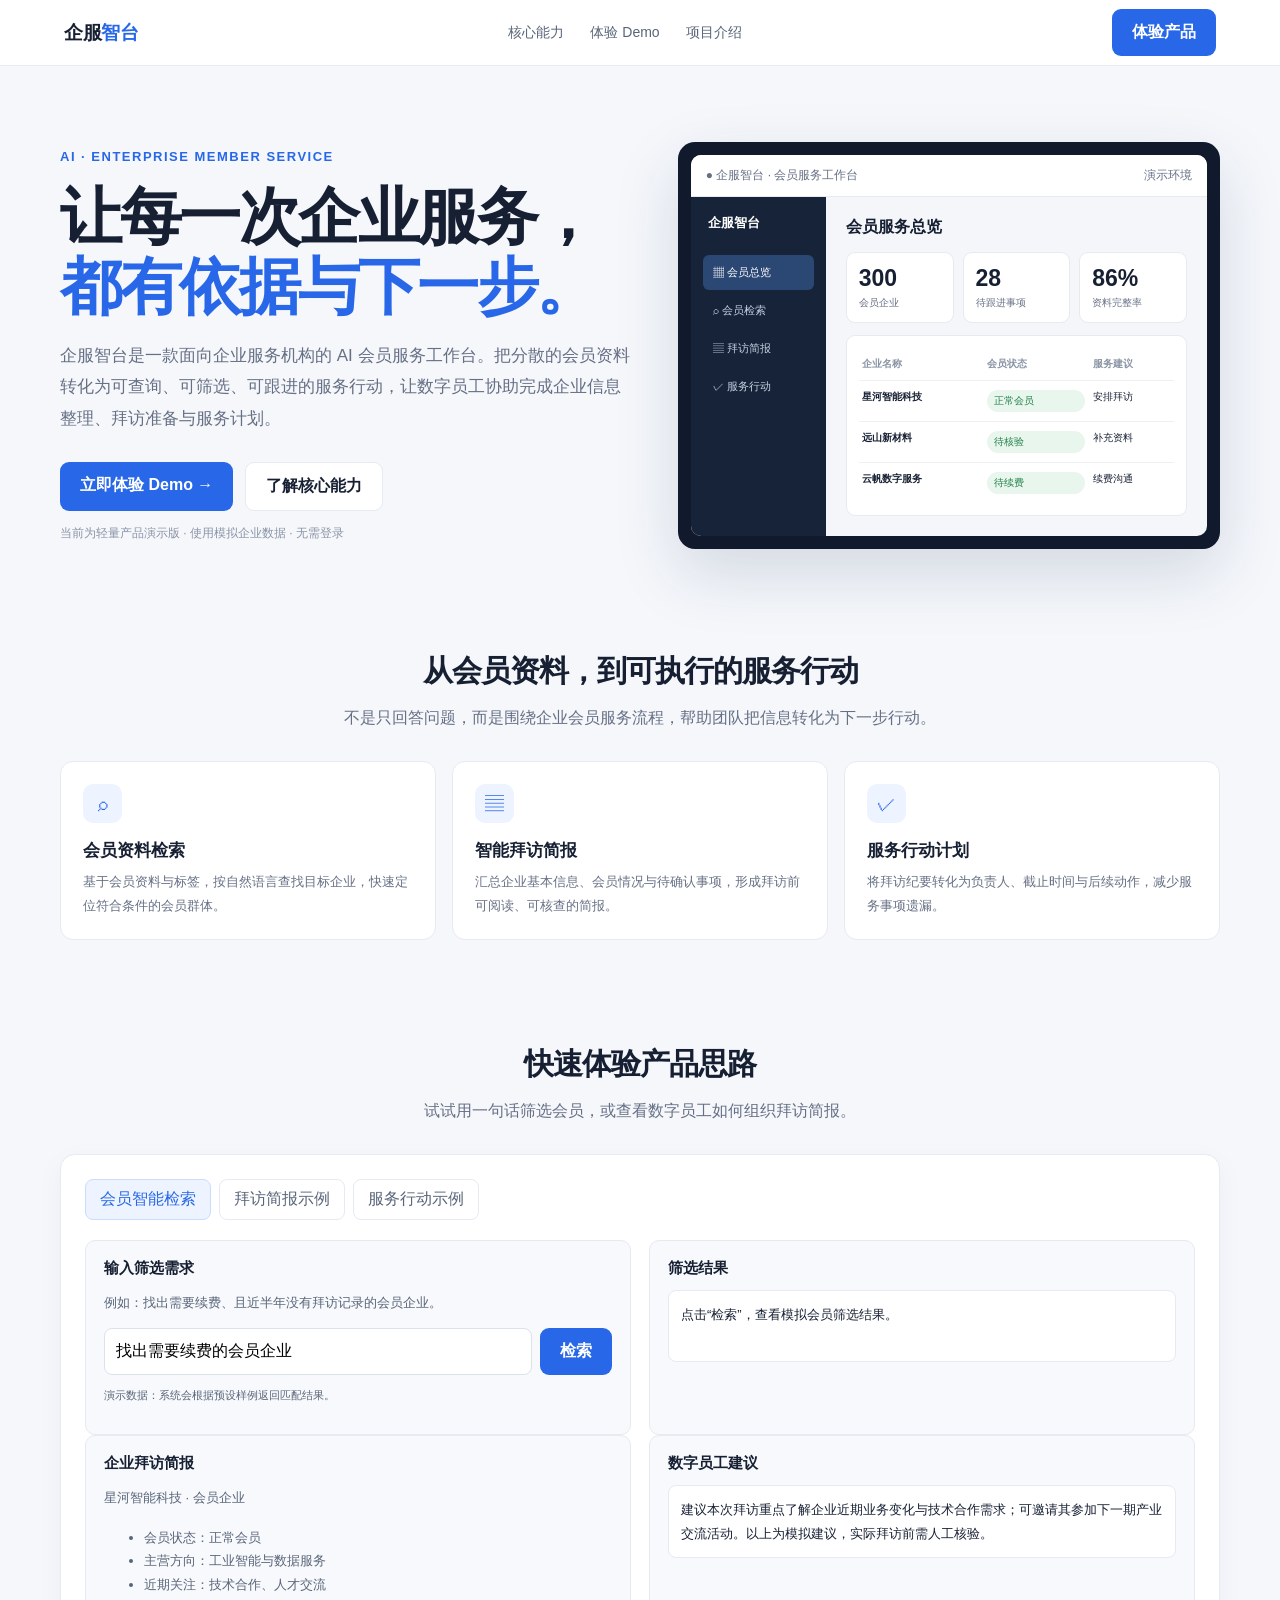
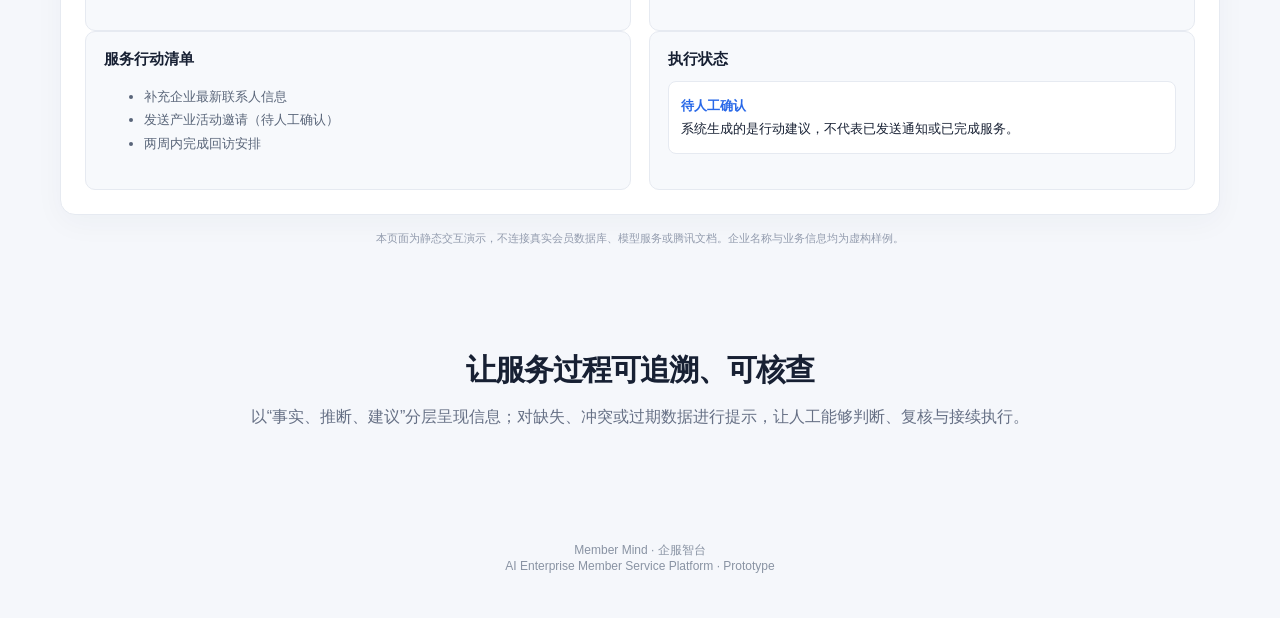
==== index.html @ 7145ea63 "feat: publish lightweight interactive product demo" ====
<!doctype html>
<html lang="zh-CN">
<head>
<meta charset="utf-8"><meta name="viewport" content="width=device-width,initial-scale=1">
<meta name="theme-color" content="#f5f7fb">
<title>企服智台｜企业会员服务数字员工</title>
<meta name="description" content="企服智台——面向企业服务机构的 AI 会员服务工作台。让会员资料可查询、服务行动可追踪。">
<style>
:root{--ink:#172033;--muted:#667085;--blue:#2868e8;--line:#e6eaf1;--bg:#f5f7fb;--white:#fff;--navy:#101a2c}
*{box-sizing:border-box}html{scroll-behavior:smooth}body{margin:0;background:var(--bg);color:var(--ink);font-family:Inter,-apple-system,BlinkMacSystemFont,"PingFang SC","Microsoft YaHei",sans-serif}button,input{font:inherit}.top{height:66px;background:#ffffffed;border-bottom:1px solid var(--line);display:flex;align-items:center;justify-content:space-between;padding:0 max(5vw,24px);position:sticky;top:0;z-index:5;backdrop-filter:blur(14px)}.brand{font-size:19px;font-weight:800;letter-spacing:-.5px}.brand i{font-style:normal;color:var(--blue)}.nav{display:flex;gap:26px;color:#596579;font-size:14px}.nav a{color:inherit;text-decoration:none}.nav a:hover{color:var(--blue)}.wrap{max-width:1160px;margin:auto;padding:0 24px}.hero{padding:76px 0 50px;display:grid;grid-template-columns:1.03fr .97fr;gap:42px;align-items:center}.eyebrow{color:var(--blue);font-size:13px;font-weight:750;letter-spacing:1.5px}.hero h1{font-size:clamp(38px,5vw,62px);line-height:1.13;letter-spacing:-2.5px;margin:18px 0}.hero p{font-size:17px;line-height:1.85;color:var(--muted);max-width:570px}.actions{display:flex;gap:12px;margin-top:28px;flex-wrap:wrap}.btn{border:0;border-radius:9px;padding:13px 20px;background:var(--blue);color:#fff;font-weight:650;cursor:pointer;text-decoration:none;display:inline-block}.btn.secondary{background:white;color:var(--ink);border:1px solid var(--line)}.subnote{font-size:12px;color:#8a94a6;margin-top:14px}.mock{background:var(--navy);padding:13px;border-radius:17px;box-shadow:0 24px 65px #172c5226;color:white}.window{background:#f4f6fa;color:#172033;border-radius:10px;overflow:hidden}.winbar{padding:12px 15px;background:#fff;border-bottom:1px solid var(--line);font-size:12px;color:#667085;display:flex;justify-content:space-between}.winbody{display:grid;grid-template-columns:135px 1fr;min-height:300px}.side{background:#172338;color:#c5d0e2;padding:17px 12px;font-size:11px}.side b{display:block;color:white;font-size:13px;margin:0 0 23px 5px}.side div{padding:10px;border-radius:6px;margin:3px 0}.side .on{background:#2b4774;color:#fff}.panel{padding:20px}.panel h3{margin:0 0 14px;font-size:16px}.stats{display:grid;grid-template-columns:repeat(3,1fr);gap:9px}.stat,.list{background:white;border:1px solid var(--line);border-radius:9px;padding:12px}.stat strong{font-size:23px;display:block}.stat span{font-size:10px;color:var(--muted)}.list{margin-top:12px}.r{display:grid;grid-template-columns:1.2fr 1fr .8fr;gap:8px;padding:9px 3px;border-bottom:1px solid #eef0f4;font-size:10px}.r:last-child{border:0}.tag{background:#e8f6ed;color:#23814b;padding:4px 7px;border-radius:20px}.section{padding:52px 0}.section h2{text-align:center;font-size:30px;letter-spacing:-1px;margin:0 0 12px}.lead{text-align:center;color:var(--muted);margin:0 auto 30px;line-height:1.7}.cards{display:grid;grid-template-columns:repeat(3,1fr);gap:16px}.card{background:white;border:1px solid var(--line);border-radius:13px;padding:22px}.ico{width:39px;height:39px;border-radius:10px;background:#edf3ff;color:var(--blue);display:grid;place-items:center;font-size:19px}.card h3{font-size:17px;margin:16px 0 8px}.card p{font-size:13px;color:var(--muted);line-height:1.8;margin:0}.demo{background:white;border:1px solid var(--line);border-radius:15px;padding:24px;box-shadow:0 8px 30px #172c520a}.tabs{display:flex;gap:8px;flex-wrap:wrap;margin-bottom:20px}.tab{border:1px solid var(--line);background:white;border-radius:8px;padding:9px 14px;color:#596579;cursor:pointer}.tab.active{background:#edf3ff;color:var(--blue);border-color:#cbdcff}.demoGrid{display:grid;grid-template-columns:1fr 1fr;gap:18px}.demoBox{background:#f7f9fc;border:1px solid var(--line);border-radius:10px;padding:18px}.demoBox h3{font-size:15px;margin:0 0 12px}.demoBox p,.demoBox li{font-size:13px;color:#596579;line-height:1.8}.searchrow{display:flex;gap:8px}.searchrow input{flex:1;min-width:0;border:1px solid #dce2ec;border-radius:8px;padding:11px}.result{margin-top:12px;background:#fff;border:1px solid var(--line);border-radius:8px;padding:12px;font-size:13px;line-height:1.8;min-height:72px}.footer{padding:30px 0 45px;text-align:center;color:#8993a3;font-size:12px}.disclaimer{font-size:11px;color:#929bad;text-align:center;margin-top:16px}
@media(max-width:800px){.hero{grid-template-columns:1fr;padding-top:50px}.nav{display:none}.cards{grid-template-columns:1fr}.demoGrid{grid-template-columns:1fr}.hero h1{letter-spacing:-1.5px}.winbody{grid-template-columns:105px 1fr}.stats{gap:5px}.stat{padding:8px}.stat strong{font-size:18px}}
</style>
</head>
<body>
<header class="top"><div class="brand">企服<i>智台</i></div><nav class="nav"><a href="#capabilities">核心能力</a><a href="#demo">体验 Demo</a><a href="#about">项目介绍</a></nav><a class="btn" href="#demo">体验产品</a></header>
<main>
<section class="wrap hero">
<div><div class="eyebrow">AI · ENTERPRISE MEMBER SERVICE</div><h1>让每一次企业服务，<br><span style="color:#2868e8">都有依据与下一步。</span></h1><p>企服智台是一款面向企业服务机构的 AI 会员服务工作台。把分散的会员资料转化为可查询、可筛选、可跟进的服务行动，让数字员工协助完成企业信息整理、拜访准备与服务计划。</p><div class="actions"><a class="btn" href="#demo">立即体验 Demo →</a><a class="btn secondary" href="#capabilities">了解核心能力</a></div><div class="subnote">当前为轻量产品演示版 · 使用模拟企业数据 · 无需登录</div></div>
<div class="mock"><div class="window"><div class="winbar"><span>● 企服智台 · 会员服务工作台</span><span>演示环境</span></div><div class="winbody"><aside class="side"><b>企服智台</b><div class="on">▦ 会员总览</div><div>⌕ 会员检索</div><div>▤ 拜访简报</div><div>✓ 服务行动</div></aside><div class="panel"><h3>会员服务总览</h3><div class="stats"><div class="stat"><strong>300</strong><span>会员企业</span></div><div class="stat"><strong>28</strong><span>待跟进事项</span></div><div class="stat"><strong>86%</strong><span>资料完整率</span></div></div><div class="list"><div class="r" style="color:#8993a3"><b>企业名称</b><b>会员状态</b><b>服务建议</b></div><div class="r"><b>星河智能科技</b><span class="tag">正常会员</span><span>安排拜访</span></div><div class="r"><b>远山新材料</b><span class="tag">待核验</span><span>补充资料</span></div><div class="r"><b>云帆数字服务</b><span class="tag">待续费</span><span>续费沟通</span></div></div></div></div></div>
</section>
<section class="section wrap" id="capabilities"><h2>从会员资料，到可执行的服务行动</h2><p class="lead">不是只回答问题，而是围绕企业会员服务流程，帮助团队把信息转化为下一步行动。</p><div class="cards">
<div class="card"><div class="ico">⌕</div><h3>会员资料检索</h3><p>基于会员资料与标签，按自然语言查找目标企业，快速定位符合条件的会员群体。</p></div>
<div class="card"><div class="ico">▤</div><h3>智能拜访简报</h3><p>汇总企业基本信息、会员情况与待确认事项，形成拜访前可阅读、可核查的简报。</p></div>
<div class="card"><div class="ico">✓</div><h3>服务行动计划</h3><p>将拜访纪要转化为负责人、截止时间与后续动作，减少服务事项遗漏。</p></div>
</div></section>
<section class="section wrap" id="demo"><h2>快速体验产品思路</h2><p class="lead">试试用一句话筛选会员，或查看数字员工如何组织拜访简报。</p><div class="demo">
<div class="tabs"><button class="tab active" data-tab="search">会员智能检索</button><button class="tab" data-tab="brief">拜访简报示例</button><button class="tab" data-tab="plan">服务行动示例</button></div>
<div id="search" class="demoGrid"><div class="demoBox"><h3>输入筛选需求</h3><p>例如：找出需要续费、且近半年没有拜访记录的会员企业。</p><div class="searchrow"><input id="q" value="找出需要续费的会员企业" aria-label="会员筛选需求"><button class="btn" id="run">检索</button></div><p style="font-size:11px">演示数据：系统会根据预设样例返回匹配结果。</p></div><div class="demoBox"><h3>筛选结果</h3><div class="result" id="result">点击“检索”，查看模拟会员筛选结果。</div></div></div>
<div id="brief" class="demoGrid" hidden><div class="demoBox"><h3>企业拜访简报</h3><p>星河智能科技 · 会员企业</p><ul><li>会员状态：正常会员</li><li>主营方向：工业智能与数据服务</li><li>近期关注：技术合作、人才交流</li></ul></div><div class="demoBox"><h3>数字员工建议</h3><div class="result">建议本次拜访重点了解企业近期业务变化与技术合作需求；可邀请其参加下一期产业交流活动。以上为模拟建议，实际拜访前需人工核验。</div></div></div>
<div id="plan" class="demoGrid" hidden><div class="demoBox"><h3>服务行动清单</h3><ul><li>补充企业最新联系人信息</li><li>发送产业活动邀请（待人工确认）</li><li>两周内完成回访安排</li></ul></div><div class="demoBox"><h3>执行状态</h3><div class="result"><b style="color:#2868e8">待人工确认</b><br>系统生成的是行动建议，不代表已发送通知或已完成服务。</div></div></div>
</div><div class="disclaimer">本页面为静态交互演示，不连接真实会员数据库、模型服务或腾讯文档。企业名称与业务信息均为虚构样例。</div></section>
<section class="section wrap" id="about"><h2>让服务过程可追溯、可核查</h2><p class="lead">以“事实、推断、建议”分层呈现信息；对缺失、冲突或过期数据进行提示，让人工能够判断、复核与接续执行。</p></section>
</main><footer class="footer">Member Mind · 企服智台<br>AI Enterprise Member Service Platform · Prototype</footer>
<script>
document.querySelectorAll('.tab').forEach(b=>b.addEventListener('click',()=>{document.querySelectorAll('.tab').forEach(x=>x.classList.toggle('active',x===b));['search','brief','plan'].forEach(id=>document.getElementById(id).hidden=id!==b.dataset.tab)}));
document.getElementById('run').addEventListener('click',()=>{const q=document.getElementById('q').value;let msg='根据演示会员库，找到 2 家符合条件的企业：远山新材料（待续费，最近拜访：2026-06-18）；云帆数字服务（待续费，最近拜访：暂无记录）。建议优先联系云帆数字服务。';if(!q.trim())msg='请先输入筛选条件。';document.getElementById('result').textContent=msg;});
</script>
</body></html>
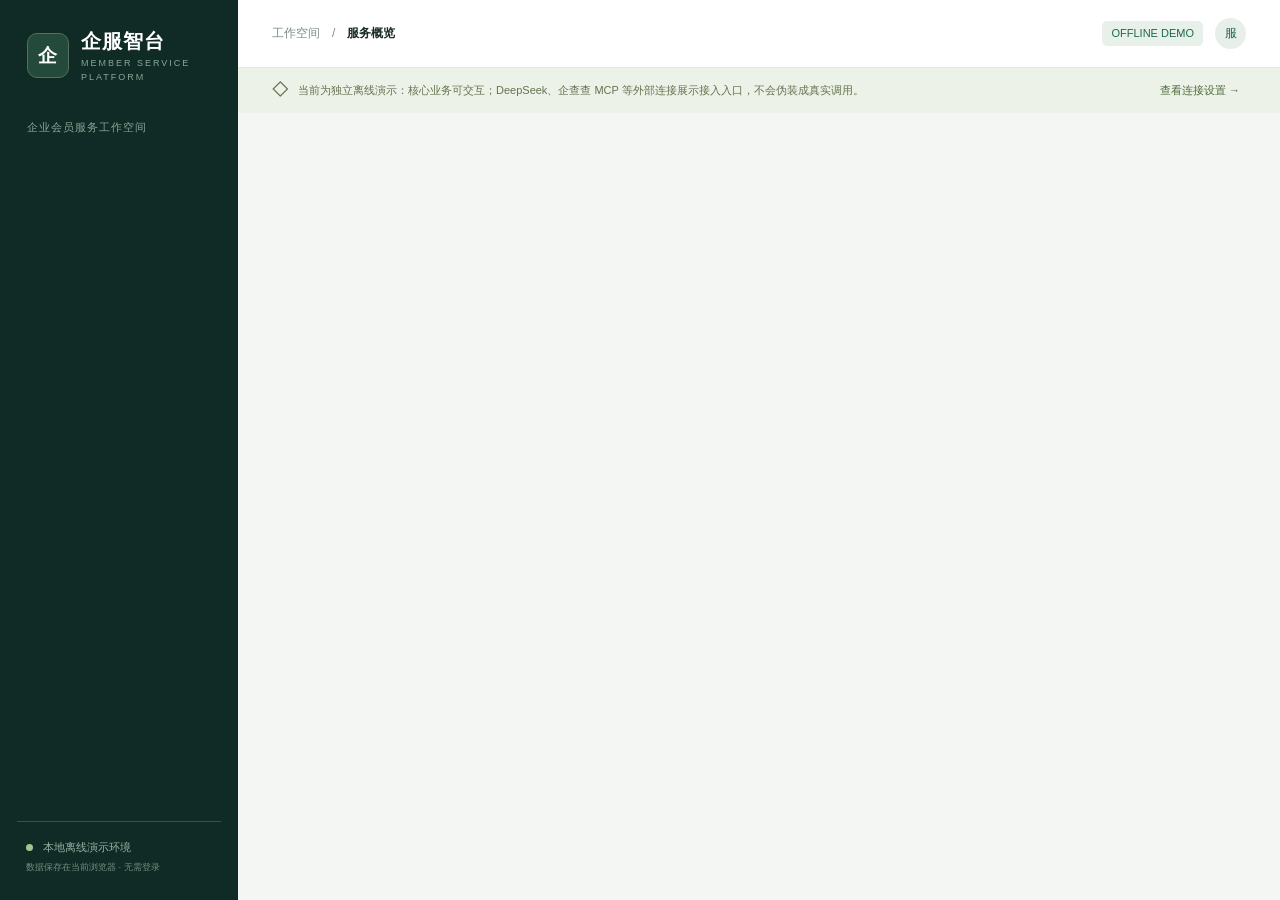
==== commit 9ca6a888: "Add standalone offline demo for GitHub Pages" ====
--- a/index.html
+++ b/index.html
@@ -1,38 +1,72 @@
 <!doctype html>
-<html lang="zh-CN">
-<head>
-<meta charset="utf-8"><meta name="viewport" content="width=device-width,initial-scale=1">
-<meta name="theme-color" content="#f5f7fb">
-<title>企服智台｜企业会员服务数字员工</title>
-<meta name="description" content="企服智台——面向企业服务机构的 AI 会员服务工作台。让会员资料可查询、服务行动可追踪。">
+<html lang="zh-CN"><head><meta charset="utf-8"><meta name="viewport" content="width=device-width,initial-scale=1"><meta name="theme-color" content="#102b25"><title>企服智台 · 离线演示</title>
 <style>
-:root{--ink:#172033;--muted:#667085;--blue:#2868e8;--line:#e6eaf1;--bg:#f5f7fb;--white:#fff;--navy:#101a2c}
-*{box-sizing:border-box}html{scroll-behavior:smooth}body{margin:0;background:var(--bg);color:var(--ink);font-family:Inter,-apple-system,BlinkMacSystemFont,"PingFang SC","Microsoft YaHei",sans-serif}button,input{font:inherit}.top{height:66px;background:#ffffffed;border-bottom:1px solid var(--line);display:flex;align-items:center;justify-content:space-between;padding:0 max(5vw,24px);position:sticky;top:0;z-index:5;backdrop-filter:blur(14px)}.brand{font-size:19px;font-weight:800;letter-spacing:-.5px}.brand i{font-style:normal;color:var(--blue)}.nav{display:flex;gap:26px;color:#596579;font-size:14px}.nav a{color:inherit;text-decoration:none}.nav a:hover{color:var(--blue)}.wrap{max-width:1160px;margin:auto;padding:0 24px}.hero{padding:76px 0 50px;display:grid;grid-template-columns:1.03fr .97fr;gap:42px;align-items:center}.eyebrow{color:var(--blue);font-size:13px;font-weight:750;letter-spacing:1.5px}.hero h1{font-size:clamp(38px,5vw,62px);line-height:1.13;letter-spacing:-2.5px;margin:18px 0}.hero p{font-size:17px;line-height:1.85;color:var(--muted);max-width:570px}.actions{display:flex;gap:12px;margin-top:28px;flex-wrap:wrap}.btn{border:0;border-radius:9px;padding:13px 20px;background:var(--blue);color:#fff;font-weight:650;cursor:pointer;text-decoration:none;display:inline-block}.btn.secondary{background:white;color:var(--ink);border:1px solid var(--line)}.subnote{font-size:12px;color:#8a94a6;margin-top:14px}.mock{background:var(--navy);padding:13px;border-radius:17px;box-shadow:0 24px 65px #172c5226;color:white}.window{background:#f4f6fa;color:#172033;border-radius:10px;overflow:hidden}.winbar{padding:12px 15px;background:#fff;border-bottom:1px solid var(--line);font-size:12px;color:#667085;display:flex;justify-content:space-between}.winbody{display:grid;grid-template-columns:135px 1fr;min-height:300px}.side{background:#172338;color:#c5d0e2;padding:17px 12px;font-size:11px}.side b{display:block;color:white;font-size:13px;margin:0 0 23px 5px}.side div{padding:10px;border-radius:6px;margin:3px 0}.side .on{background:#2b4774;color:#fff}.panel{padding:20px}.panel h3{margin:0 0 14px;font-size:16px}.stats{display:grid;grid-template-columns:repeat(3,1fr);gap:9px}.stat,.list{background:white;border:1px solid var(--line);border-radius:9px;padding:12px}.stat strong{font-size:23px;display:block}.stat span{font-size:10px;color:var(--muted)}.list{margin-top:12px}.r{display:grid;grid-template-columns:1.2fr 1fr .8fr;gap:8px;padding:9px 3px;border-bottom:1px solid #eef0f4;font-size:10px}.r:last-child{border:0}.tag{background:#e8f6ed;color:#23814b;padding:4px 7px;border-radius:20px}.section{padding:52px 0}.section h2{text-align:center;font-size:30px;letter-spacing:-1px;margin:0 0 12px}.lead{text-align:center;color:var(--muted);margin:0 auto 30px;line-height:1.7}.cards{display:grid;grid-template-columns:repeat(3,1fr);gap:16px}.card{background:white;border:1px solid var(--line);border-radius:13px;padding:22px}.ico{width:39px;height:39px;border-radius:10px;background:#edf3ff;color:var(--blue);display:grid;place-items:center;font-size:19px}.card h3{font-size:17px;margin:16px 0 8px}.card p{font-size:13px;color:var(--muted);line-height:1.8;margin:0}.demo{background:white;border:1px solid var(--line);border-radius:15px;padding:24px;box-shadow:0 8px 30px #172c520a}.tabs{display:flex;gap:8px;flex-wrap:wrap;margin-bottom:20px}.tab{border:1px solid var(--line);background:white;border-radius:8px;padding:9px 14px;color:#596579;cursor:pointer}.tab.active{background:#edf3ff;color:var(--blue);border-color:#cbdcff}.demoGrid{display:grid;grid-template-columns:1fr 1fr;gap:18px}.demoBox{background:#f7f9fc;border:1px solid var(--line);border-radius:10px;padding:18px}.demoBox h3{font-size:15px;margin:0 0 12px}.demoBox p,.demoBox li{font-size:13px;color:#596579;line-height:1.8}.searchrow{display:flex;gap:8px}.searchrow input{flex:1;min-width:0;border:1px solid #dce2ec;border-radius:8px;padding:11px}.result{margin-top:12px;background:#fff;border:1px solid var(--line);border-radius:8px;padding:12px;font-size:13px;line-height:1.8;min-height:72px}.footer{padding:30px 0 45px;text-align:center;color:#8993a3;font-size:12px}.disclaimer{font-size:11px;color:#929bad;text-align:center;margin-top:16px}
-@media(max-width:800px){.hero{grid-template-columns:1fr;padding-top:50px}.nav{display:none}.cards{grid-template-columns:1fr}.demoGrid{grid-template-columns:1fr}.hero h1{letter-spacing:-1.5px}.winbody{grid-template-columns:105px 1fr}.stats{gap:5px}.stat{padding:8px}.stat strong{font-size:18px}}
-</style>
-</head>
-<body>
-<header class="top"><div class="brand">企服<i>智台</i></div><nav class="nav"><a href="#capabilities">核心能力</a><a href="#demo">体验 Demo</a><a href="#about">项目介绍</a></nav><a class="btn" href="#demo">体验产品</a></header>
-<main>
-<section class="wrap hero">
-<div><div class="eyebrow">AI · ENTERPRISE MEMBER SERVICE</div><h1>让每一次企业服务，<br><span style="color:#2868e8">都有依据与下一步。</span></h1><p>企服智台是一款面向企业服务机构的 AI 会员服务工作台。把分散的会员资料转化为可查询、可筛选、可跟进的服务行动，让数字员工协助完成企业信息整理、拜访准备与服务计划。</p><div class="actions"><a class="btn" href="#demo">立即体验 Demo →</a><a class="btn secondary" href="#capabilities">了解核心能力</a></div><div class="subnote">当前为轻量产品演示版 · 使用模拟企业数据 · 无需登录</div></div>
-<div class="mock"><div class="window"><div class="winbar"><span>● 企服智台 · 会员服务工作台</span><span>演示环境</span></div><div class="winbody"><aside class="side"><b>企服智台</b><div class="on">▦ 会员总览</div><div>⌕ 会员检索</div><div>▤ 拜访简报</div><div>✓ 服务行动</div></aside><div class="panel"><h3>会员服务总览</h3><div class="stats"><div class="stat"><strong>300</strong><span>会员企业</span></div><div class="stat"><strong>28</strong><span>待跟进事项</span></div><div class="stat"><strong>86%</strong><span>资料完整率</span></div></div><div class="list"><div class="r" style="color:#8993a3"><b>企业名称</b><b>会员状态</b><b>服务建议</b></div><div class="r"><b>星河智能科技</b><span class="tag">正常会员</span><span>安排拜访</span></div><div class="r"><b>远山新材料</b><span class="tag">待核验</span><span>补充资料</span></div><div class="r"><b>云帆数字服务</b><span class="tag">待续费</span><span>续费沟通</span></div></div></div></div></div>
-</section>
-<section class="section wrap" id="capabilities"><h2>从会员资料，到可执行的服务行动</h2><p class="lead">不是只回答问题，而是围绕企业会员服务流程，帮助团队把信息转化为下一步行动。</p><div class="cards">
-<div class="card"><div class="ico">⌕</div><h3>会员资料检索</h3><p>基于会员资料与标签，按自然语言查找目标企业，快速定位符合条件的会员群体。</p></div>
-<div class="card"><div class="ico">▤</div><h3>智能拜访简报</h3><p>汇总企业基本信息、会员情况与待确认事项，形成拜访前可阅读、可核查的简报。</p></div>
-<div class="card"><div class="ico">✓</div><h3>服务行动计划</h3><p>将拜访纪要转化为负责人、截止时间与后续动作，减少服务事项遗漏。</p></div>
-</div></section>
-<section class="section wrap" id="demo"><h2>快速体验产品思路</h2><p class="lead">试试用一句话筛选会员，或查看数字员工如何组织拜访简报。</p><div class="demo">
-<div class="tabs"><button class="tab active" data-tab="search">会员智能检索</button><button class="tab" data-tab="brief">拜访简报示例</button><button class="tab" data-tab="plan">服务行动示例</button></div>
-<div id="search" class="demoGrid"><div class="demoBox"><h3>输入筛选需求</h3><p>例如：找出需要续费、且近半年没有拜访记录的会员企业。</p><div class="searchrow"><input id="q" value="找出需要续费的会员企业" aria-label="会员筛选需求"><button class="btn" id="run">检索</button></div><p style="font-size:11px">演示数据：系统会根据预设样例返回匹配结果。</p></div><div class="demoBox"><h3>筛选结果</h3><div class="result" id="result">点击“检索”，查看模拟会员筛选结果。</div></div></div>
-<div id="brief" class="demoGrid" hidden><div class="demoBox"><h3>企业拜访简报</h3><p>星河智能科技 · 会员企业</p><ul><li>会员状态：正常会员</li><li>主营方向：工业智能与数据服务</li><li>近期关注：技术合作、人才交流</li></ul></div><div class="demoBox"><h3>数字员工建议</h3><div class="result">建议本次拜访重点了解企业近期业务变化与技术合作需求；可邀请其参加下一期产业交流活动。以上为模拟建议，实际拜访前需人工核验。</div></div></div>
-<div id="plan" class="demoGrid" hidden><div class="demoBox"><h3>服务行动清单</h3><ul><li>补充企业最新联系人信息</li><li>发送产业活动邀请（待人工确认）</li><li>两周内完成回访安排</li></ul></div><div class="demoBox"><h3>执行状态</h3><div class="result"><b style="color:#2868e8">待人工确认</b><br>系统生成的是行动建议，不代表已发送通知或已完成服务。</div></div></div>
-</div><div class="disclaimer">本页面为静态交互演示，不连接真实会员数据库、模型服务或腾讯文档。企业名称与业务信息均为虚构样例。</div></section>
-<section class="section wrap" id="about"><h2>让服务过程可追溯、可核查</h2><p class="lead">以“事实、推断、建议”分层呈现信息；对缺失、冲突或过期数据进行提示，让人工能够判断、复核与接续执行。</p></section>
-</main><footer class="footer">Member Mind · 企服智台<br>AI Enterprise Member Service Platform · Prototype</footer>
+:root{--bg:#f3f6f3;--paper:#fff;--ink:#172c26;--muted:#7c8d84;--line:#e4ebe5;--green:#1d674f;--green2:#e8f1e9;--dark:#102b25;--gold:#c19b55;--red:#b65c50;--shadow:0 8px 28px #183d2b0b}*{box-sizing:border-box}body{margin:0;background:var(--bg);color:var(--ink);font:14px/1.55 -apple-system,BlinkMacSystemFont,"PingFang SC","Microsoft YaHei",sans-serif}button,input,select,textarea{font:inherit}button{cursor:pointer}aside{position:fixed;inset:0 auto 0 0;width:238px;background:var(--dark);color:#c5d5cc;padding:26px 17px;display:flex;flex-direction:column;z-index:5}.brand{display:flex;align-items:center;gap:12px;padding:0 10px;color:white;font-size:20px;font-weight:700;letter-spacing:1px}.brand i{font-style:normal;background:#244a3c;border:1px solid #52715e;border-radius:10px;padding:7px 10px;font-size:19px}.brand small{display:block;font-size:9px;color:#89a899;letter-spacing:2px;font-weight:400}.workspace{margin:34px 10px 12px;font-size:11px;color:#86a596;letter-spacing:1px}.nav{display:grid;gap:5px}.nav button{border:0;background:transparent;color:#b8c9c0;text-align:left;padding:12px 14px;border-radius:8px;display:flex;align-items:center;gap:13px}.nav button span{width:22px;font-size:17px;text-align:center}.nav button.active,.nav button:hover{background:#25483a;color:#fff}.side-foot{margin-top:auto;border-top:1px solid #345246;padding:17px 9px 0;font-size:11px;color:#9ab0a4}.side-foot small{display:block;color:#718e80;margin-top:4px}.dot{display:inline-block;width:7px;height:7px;border-radius:50%;background:#9fc78e;margin-right:7px}main{margin-left:238px;min-height:100vh}header{height:68px;background:#fff;border-bottom:1px solid var(--line);display:flex;align-items:center;justify-content:space-between;padding:0 34px;color:var(--muted);font-size:12px;position:sticky;top:0;z-index:3}header strong{color:var(--ink);font-weight:600}.headright{display:flex;align-items:center;gap:12px}.pill,.tag{font-size:11px;padding:4px 9px;border-radius:5px;background:var(--green2);color:var(--green);white-space:nowrap}.tag.gold{background:#fbf4e7;color:#96713a}.tag.red{background:#faeeec;color:var(--red)}.tag.gray{background:#f0f3f1;color:#718078}.avatar{background:#e8eee9;color:var(--green);border-radius:50%;width:31px;height:31px;display:grid;place-items:center}.notice{padding:10px 34px;background:#edf2e8;color:#64734f;font-size:11px;display:flex;gap:10px;align-items:center}.notice b{font-size:16px}.notice span{margin-left:auto}.notice button{border:0;background:transparent;color:#4e6c3d}section{padding:28px 34px 50px;max-width:1500px;margin:auto}.heading{display:flex;justify-content:space-between;align-items:flex-end;gap:20px;margin-bottom:24px}.eyebrow{font-size:10px;letter-spacing:2px;color:#8a9b8e;margin-bottom:5px}.heading h1{font-size:27px;margin:0 0 5px;font-weight:650}.sub{color:var(--muted);font-size:12px;margin:0}.actions{display:flex;gap:8px;flex-wrap:wrap}.btn{border:1px solid #dbe5dd;background:white;color:#456354;border-radius:6px;padding:9px 13px;font-size:12px}.btn.primary{background:var(--green);border-color:var(--green);color:#fff}.btn:hover{filter:brightness(.97)}.btn:disabled{opacity:.5;cursor:not-allowed}.stats{display:grid;grid-template-columns:repeat(4,1fr);gap:14px;margin-bottom:20px}.stat,.card,.quick button{background:white;border:1px solid var(--line);border-radius:9px;box-shadow:var(--shadow)}.stat{padding:17px 19px;position:relative}.stat label{font-size:12px;color:var(--muted)}.stat strong{display:block;font-size:29px;font-weight:650;margin:5px 0}.stat small{color:#94a198;font-size:10px}.stat em{position:absolute;right:16px;top:16px;font-style:normal;color:#6c8b65;background:#eef4eb;padding:3px 7px;border-radius:4px;font-size:10px}.grid{display:grid;grid-template-columns:1.45fr 1fr;gap:17px}.card{margin-bottom:17px;overflow:hidden}.cardhead{padding:16px 19px;border-bottom:1px solid #edf1ed;display:flex;justify-content:space-between;align-items:center}.cardhead h2{font-size:14px;margin:0}.cardbody{padding:18px 19px}.hero{background:linear-gradient(120deg,#e6eee2,#f3f6ed);border:1px solid #dce7d8;border-radius:11px;padding:25px 27px;margin-bottom:19px;display:grid;grid-template-columns:1.4fr 1fr;gap:20px}.hero h2{font-size:23px;line-height:1.5;margin:5px 0 8px}.hero p{font-size:12px;color:#6d806b;max-width:470px}.steps{display:grid;gap:12px;align-content:center}.steps div{display:flex;align-items:center;gap:12px;font-size:12px}.steps b{width:29px;height:29px;border-radius:50%;display:grid;place-items:center;background:#f9fbf5;border:1px solid #d1dfcb;color:#6b875e}.quick{display:grid;grid-template-columns:repeat(4,1fr);gap:12px;margin-bottom:19px}.quick button{text-align:left;padding:15px;border-radius:9px}.quick i{font-style:normal;font-size:20px;color:#71916c}.quick b{display:block;margin:7px 0 3px;font-size:12px}.quick small{font-size:10px;color:var(--muted)}.tablewrap{overflow:auto}table{border-collapse:collapse;width:100%;font-size:12px;white-space:nowrap}th,td{padding:11px 12px;text-align:left;border-bottom:1px solid #edf1ed}th{font-size:11px;color:#839187;font-weight:500;background:#fafcf9}tr:last-child td{border-bottom:0}.link{border:0;background:none;color:var(--green);padding:0}.empty{padding:20px;text-align:center;color:#98a49c;font-size:12px}.field{display:grid;gap:6px;font-size:12px;color:#63756b;margin-bottom:12px}.field input,.field select,.field textarea,input.search{width:100%;border:1px solid #dce5de;border-radius:6px;background:#fff;padding:10px 11px;color:var(--ink);outline:none}.field textarea{min-height:92px;resize:vertical}.field input:focus,.field textarea:focus,.field select:focus{border-color:#7ba58c;box-shadow:0 0 0 3px #e9f2ec}.formgrid{display:grid;grid-template-columns:1fr 1fr;gap:12px}.toolbar{display:flex;gap:9px;align-items:center;flex-wrap:wrap;margin-bottom:14px}.toolbar .search{max-width:300px}.noticebox{padding:12px 14px;background:#f8f5ed;border:1px solid #eee4ce;border-radius:7px;color:#826c43;font-size:11px;margin-bottom:15px}.chat{display:grid;grid-template-columns:minmax(0,1.5fr) minmax(260px,.8fr);gap:16px}.bubble{padding:13px 15px;border-radius:9px;margin:10px 0;font-size:12px;max-width:90%}.bubble.user{margin-left:auto;background:#eaf2eb}.bubble.ai{background:#f4f6f3;border:1px solid var(--line)}.bubble small{display:block;color:#829187;margin-bottom:5px}.resultbox{background:#fff;border:1px solid var(--line);border-radius:8px;padding:14px;margin-top:12px}.resultbox h3{margin:0 0 9px;font-size:13px}.source{border-top:1px solid #edf1ed;padding:10px 0;font-size:11px}.source p{margin:5px 0;color:#53665b}.source small{color:#8b9990}.switchrow{display:flex;justify-content:space-between;align-items:center;padding:10px 0;border-bottom:1px solid #edf1ed;font-size:12px}.switchrow:last-child{border:0}.statusline{font-size:11px;color:var(--muted);padding:8px 0}.statusline strong{color:var(--green)}.progress{height:6px;background:#edf1ed;border-radius:9px;overflow:hidden;margin:9px 0}.progress i{display:block;height:100%;background:#6b9878;width:75%}.tabrow{display:flex;gap:6px;border-bottom:1px solid var(--line);margin-bottom:15px}.tabrow button{border:0;background:none;padding:10px 12px;color:#7c8c82;font-size:12px}.tabrow button.active{color:var(--green);border-bottom:2px solid var(--green)}.trace{display:grid;grid-template-columns:125px 1fr;gap:8px;padding:10px 0;border-bottom:1px solid #edf1ed;font-size:12px}.trace b{color:#6d8075;font-weight:500}.trace:last-child{border:0}.toast{position:fixed;bottom:25px;left:50%;transform:translateX(-50%);background:#19382e;color:#fff;padding:11px 17px;border-radius:7px;font-size:12px;box-shadow:0 5px 20px #0002;display:none;z-index:20}.modal{position:fixed;inset:0;background:#10251e77;display:none;align-items:center;justify-content:center;padding:20px;z-index:15}.modal.open{display:flex}.modalbox{background:#fff;border-radius:12px;width:min(650px,100%);max-height:88vh;overflow:auto;padding:22px;box-shadow:0 20px 60px #0003}.modalhead{display:flex;justify-content:space-between;align-items:center;margin-bottom:17px}.modalhead h2{margin:0;font-size:17px}.footer{text-align:center;color:#9aa69e;font-size:10px;padding:20px 0}.hide{display:none!important}@media(max-width:1000px){aside{width:205px}main{margin-left:205px}section{padding:23px}.stats{grid-template-columns:repeat(2,1fr)}.quick{grid-template-columns:repeat(2,1fr)}}@media(max-width:700px){aside{position:static;width:auto;height:auto;padding:12px}.brand{padding:0 5px}.workspace,.side-foot{display:none}.nav{display:flex;overflow:auto;margin-top:10px}.nav button{white-space:nowrap;padding:9px 11px}.nav button span{display:none}main{margin:0}header{height:55px;padding:0 15px}.notice{padding:9px 15px}section{padding:19px 14px}.heading{align-items:flex-start;flex-direction:column}.hero,.grid,.chat{grid-template-columns:1fr}.quick{grid-template-columns:repeat(2,1fr)}.stats{gap:9px}.stat{padding:13px}.stat strong{font-size:24px}.formgrid{grid-template-columns:1fr}.heading h1{font-size:23px}}
+</style></head><body>
+<aside><div class="brand"><i>企</i><div>企服智台<small>MEMBER SERVICE PLATFORM</small></div></div><div class="workspace">企业会员服务工作空间</div><nav class="nav" id="nav"></nav><div class="side-foot"><span class="dot"></span> 本地离线演示环境<small>数据保存在当前浏览器 · 无需登录</small></div></aside>
+<main><header><div>工作空间　/　<strong id="crumb">服务概览</strong></div><div class="headright"><span class="pill">OFFLINE DEMO</span><span class="avatar">服</span></div></header><div class="notice"><b>◇</b> 当前为独立离线演示：核心业务可交互；DeepSeek、企查查 MCP 等外部连接展示接入入口，不会伪装成真实调用。<span><button onclick="showPage('settings')">查看连接设置 →</button></span></div><section id="app"></section></main>
+<div class="toast" id="toast"></div><div class="modal" id="modal" onclick="if(event.target===this)closeModal()"><div class="modalbox" id="modalbox"></div></div>
 <script>
-document.querySelectorAll('.tab').forEach(b=>b.addEventListener('click',()=>{document.querySelectorAll('.tab').forEach(x=>x.classList.toggle('active',x===b));['search','brief','plan'].forEach(id=>document.getElementById(id).hidden=id!==b.dataset.tab)}));
-document.getElementById('run').addEventListener('click',()=>{const q=document.getElementById('q').value;let msg='根据演示会员库，找到 2 家符合条件的企业：远山新材料（待续费，最近拜访：2026-06-18）；云帆数字服务（待续费，最近拜访：暂无记录）。建议优先联系云帆数字服务。';if(!q.trim())msg='请先输入筛选条件。';document.getElementById('result').textContent=msg;});
-</script>
-</body></html>+const $=s=>document.querySelector(s), esc=s=>String(s??'').replace(/[&<>"']/g,c=>({'&':'&amp;','<':'&lt;','>':'&gt;','"':'&quot;',"'":'&#39;'}[c]));
+const nav=[['home','▦','服务概览'],['companies','▤','企业档案'],['chat','✧','AI资料助理'],['filter','⌕','会员筛选'],['brief','▧','拜访简报'],['meeting','◫','会议匹配'],['actions','✓','拜访计划'],['history','◷','历史记录'],['settings','⚙','数据连接']];
+let page='home',query='',selectedCompany='C001',lastBrief=null,chatHistory=[],activeResult=null;
+const initial=[
+{id:'C001',name:'杭州云启智能制造有限公司',industry:'智能制造',region:'杭州',member:'历史会员',renewal:'未续费',reachable:'可触达',operation:'存续',qualification:'高新技术企业',risk:'未见规则内风险',source:'模拟会员台账',date:'2026-10-20',note:'近期开展产线升级，关注智能制造服务需求。',contact:'王经理',phone:'待补充',status:'待跟进'},
+{id:'C002',name:'宁波星瀚信息技术有限公司',industry:'信息技术',region:'宁波',member:'历史会员',renewal:'未续费',reachable:'可触达',operation:'存续',qualification:'专精特新',risk:'存在待核验风险',source:'模拟会员台账',date:'2026-10-20',note:'计划推进新产品发布。',contact:'李女士',phone:'待补充',status:'待跟进'},
+{id:'C003',name:'温州绿能科技有限公司',industry:'新能源',region:'温州',member:'历史会员',renewal:'未续费',reachable:'待核实',operation:'存续',qualification:'专精特新',risk:'待核实',source:'模拟会员台账',date:'2026-10-20',note:'近期关注新能源产业链合作。',contact:'待补充',phone:'待补充',status:'待核实'},
+{id:'C004',name:'嘉兴康源生物科技有限公司',industry:'生物医药',region:'嘉兴',member:'普通会员',renewal:'已续费',reachable:'可触达',operation:'存续',qualification:'高新技术企业',risk:'未见规则内风险',source:'模拟会员台账',date:'2026-10-20',note:'已完成本年度续费。',contact:'陈经理',phone:'待补充',status:'服务中'},
+{id:'C005',name:'绍兴锦程新材料有限公司',industry:'新材料',region:'绍兴',member:'历史会员',renewal:'未续费',reachable:'可触达',operation:'存续',qualification:'待核实',risk:'未见规则内风险',source:'模拟会员台账',date:'2026-10-20',note:'存在材料研发合作机会。',contact:'赵经理',phone:'待补充',status:'待跟进'},
+{id:'C006',name:'湖州远景装备有限公司',industry:'高端装备',region:'湖州',member:'潜在会员',renewal:'未续费',reachable:'待核实',operation:'存续',qualification:'待核实',risk:'待核实',source:'模拟会员台账',date:'2026-10-20',note:'企业规模与服务需求待进一步了解。',contact:'待补充',phone:'待补充',status:'待核实'}
+];
+let companies=load('qfz_companies',initial),plans=load('qfz_plans',[]),records=load('qfz_records',[]),connection={deepseek:false,qcc:false,mcp:false};
+function load(k,f){try{return JSON.parse(localStorage.getItem(k))||structuredClone(f)}catch{return structuredClone(f)}}function save(){localStorage.setItem('qfz_companies',JSON.stringify(companies));localStorage.setItem('qfz_plans',JSON.stringify(plans));localStorage.setItem('qfz_records',JSON.stringify(records))}
+function toast(t){$('#toast').textContent=t;$('#toast').style.display='block';clearTimeout(window.tt);window.tt=setTimeout(()=>$('#toast').style.display='none',2600)}
+function showModal(title,body){$('#modalbox').innerHTML='<div class="modalhead"><h2>'+title+'</h2><button class="btn" onclick="closeModal()">关闭</button></div>'+body;$('#modal').classList.add('open')}function closeModal(){$('#modal').classList.remove('open')}
+function tag(t){let cl=/核实|待跟进|未续费/.test(t)?'gold':/风险|失败|排除/.test(t)?'red':'gray';return '<span class="tag '+cl+'">'+esc(t)+'</span>'}
+function btn(t,fn,primary=false){return '<button class="btn '+(primary?'primary':'')+'" onclick="'+fn+'">'+t+'</button>'}
+function heading(title,sub,actions=''){return '<div class="heading"><div><div class="eyebrow">MEMBER SERVICE · 企业会员服务数字员工</div><h1>'+title+'</h1><p class="sub">'+sub+'</p></div><div class="actions">'+actions+'</div></div>'}
+function card(title,body,extra=''){return '<div class="card"><div class="cardhead"><h2>'+title+'</h2>'+extra+'</div><div class="cardbody">'+body+'</div></div>'}
+function table(head,rows){return '<div class="tablewrap"><table><thead><tr>'+head.map(x=>'<th>'+x+'</th>').join('')+'</tr></thead><tbody>'+(rows.length?rows.map(r=>'<tr>'+r.map(x=>'<td>'+x+'</td>').join('')+'</tr>').join(''):'<tr><td colspan="'+head.length+'" class="empty">暂无数据</td></tr>')+'</tbody></table></div>'}
+function showPage(p){page=p;render();window.scrollTo(0,0)}
+function render(){ $('#nav').innerHTML=nav.map(([id,ic,n])=>'<button class="'+(page===id?'active':'')+'" onclick="showPage(\''+id+'\')"><span>'+ic+'</span>'+n+'</button>').join('');$('#crumb').textContent=nav.find(x=>x[0]===page)[2];$('#app').innerHTML=pages[page](); }
+function companyRows(list){return list.map(c=>['<button class="link" onclick="companyDetail(\''+c.id+'\')">'+esc(c.name)+'</button>',esc(c.industry),esc(c.region),tag(c.member),tag(c.renewal),tag(c.reachable),esc(c.status),btn('查看','companyDetail(\''+c.id+'\')')])}
+const pages={
+home:()=>heading('企业服务工作台','让企业资料可查询、服务建议可执行、每次更新有据可查。',btn('导出工作空间','exportAll()')+btn('新增企业','addCompany()',true))+
+'<div class="hero"><div><div class="eyebrow">AI DIGITAL EMPLOYEE · MEMBER SUCCESS</div><h2>把会员数据转化为<br>持续、可追溯的企业服务</h2><p>从企业资料整理、会员盘活、拜访简报到服务计划，形成可核查的工作闭环。外部 AI 与数据接口可在连接设置中配置。</p>'+btn('开始 AI 资料助理','showPage(\'chat\')',true)+'　'+btn('查看会员档案','showPage(\'companies\')')+'</div><div class="steps"><div><b>01</b><strong>资料汇集</strong><span>导入、查询、核对企业信息</span></div><div><b>02</b><strong>智能分析</strong><span>筛选会员、生成服务建议</span></div><div><b>03</b><strong>行动跟进</strong><span>拜访计划、纪要与更新追溯</span></div></div></div>'+
+'<div class="stats"><div class="stat"><label>企业档案</label><strong>'+companies.length+'</strong><small>本地演示数据</small><em>持续积累</em></div><div class="stat"><label>待盘活会员</label><strong>'+companies.filter(c=>c.renewal==='未续费'&&c.member==='历史会员').length+'</strong><small>符合基础筛选条件</small></div><div class="stat"><label>待核实资料</label><strong>'+companies.filter(c=>c.reachable==='待核实'||c.risk==='待核实'||c.qualification==='待核实').length+'</strong><small>需人工核验</small></div><div class="stat"><label>待执行拜访</label><strong>'+plans.filter(p=>p.status!=='已完成').length+'</strong><small>行动计划</small></div></div>'+
+'<div class="quick"><button onclick="showPage(\'chat\')"><i>✧</i><b>AI 企业资料助理</b><small>DeepSeek + 企查查 MCP</small></button><button onclick="showPage(\'filter\')"><i>⌕</i><b>会员智能筛选</b><small>自然语言条件与排除规则</small></button><button onclick="showPage(\'brief\')"><i>▧</i><b>生成拜访简报</b><small>企业画像与服务建议</small></button><button onclick="showPage(\'meeting\')"><i>◫</i><b>会议主题匹配</b><small>活动与企业需求匹配</small></button></div>'+
+'<div class="grid">'+card('近期企业档案',table(['企业名称','行业','地区','会员状态','续费状态','联系情况','服务状态','操作'],companyRows(companies.slice(0,4))))+card('数字员工执行中心','<div class="switchrow"><span>AI 资料整理</span>'+tag('离线模拟')+'</div><div class="switchrow"><span>DeepSeek 模型</span>'+tag('待配置')+'</div><div class="switchrow"><span>企查查 MCP</span>'+tag('待连接')+'</div><div class="switchrow"><span>服务计划</span>'+tag('本地可用')+'</div><p class="sub" style="margin-top:14px">外部接口未接通时，使用模拟数据完整展示业务交互；不会将模拟调用标记为真实成功。</p>'+btn('管理数据连接','showPage(\'settings\')'))+'</div>',
+companies:()=>heading('企业档案','企业画像、会员状态、公开资料与待核实事项。',btn('新增企业','addCompany()',true)+btn('导出 CSV','exportCSV()'))+'<div class="toolbar"><input class="search" placeholder="搜索企业名称、行业或地区" value="'+esc(query)+'" oninput="query=this.value;render()"><span class="sub">共 '+companies.length+' 家企业</span></div>'+card('会员企业列表',table(['企业名称','行业','地区','会员状态','续费情况','联系情况','服务状态','操作'],companyRows(companies.filter(c=>[c.name,c.industry,c.region].join(' ').toLowerCase().includes(query.toLowerCase()))))),
+chat:()=>heading('AI 企业资料助理','通过自然语言检索企业信息，展示字段来源与原文证据。',tag('离线模拟模式'))+'<div class="chat"><div>'+card('与企业服务数字员工对话','<div id="chatlog">'+(chatHistory.length?chatHistory.map(x=>'<div class="bubble '+(x.role==='user'?'user':'ai')+'"><small>'+(x.role==='user'?'你':'企服智台 · 模拟回复')+'</small>'+esc(x.text)+'</div>').join(''):'<div class="bubble ai"><small>企服智台 · 企业会员服务专员</small>你好！可以输入企业名称或业务需求，例如“帮我整理杭州未续费会员的拜访优先级”，我会基于演示数据生成可核查的资料卡片。</div>')+'</div><label class="field">输入业务需求<textarea id="chatinput" placeholder="例如：帮我查找杭州地区未续费、可触达的历史会员，并生成拜访建议"></textarea></label><div class="actions">'+btn('查询企业资料','runChat()',true)+btn('清空对话','clearChat()')+'</div><div class="statusline">当前执行：<strong>本地规则与模拟数据</strong> · DeepSeek / MCP 真实调用需配置后端服务</div>'))+'</div><div>'+card('外部能力接入状态','<div class="switchrow"><span>DeepSeek API</span>'+tag('未连接')+'</div><div class="switchrow"><span>企查查 MCP</span>'+tag('未连接')+'</div><div class="switchrow"><span>工商信息查询</span>'+tag('模拟数据')+'</div><div class="switchrow"><span>风险 / 知识产权 / 经营</span>'+tag('接口预置')+'</div>'+btn('查看连接配置','showPage(\'settings\')'))+card('查询规则','<p class="sub">• 先识别企业主体，再匹配业务需求。</p><p class="sub">• 未知不等于否；资料缺失标记待核实。</p><p class="sub">• 公开资料不推断会员、续费或联系状态。</p><p class="sub">• 结果保留来源与原文，入库前须人工确认。</p>')+'</div></div>',
+filter:()=>heading('会员智能筛选','自然语言条件解析、硬性排除、待核实状态与推荐理由。',tag('规则模拟'))+'<div class="card"><div class="cardbody"><label class="field">描述筛选需求<textarea id="filterq">杭州地区、历史会员、尚未续费且可以联系的企业，排除存在风险的企业。</textarea></label><div class="actions">'+btn('解析并筛选','runFilter()',true)+btn('重置条件','$(\'#filterq\').value=\'\';')+'</div></div></div><div id="filterresult">'+card('筛选说明','<p class="sub">硬性排除优先执行；资料未知的企业进入待核实，不会被当作符合或不符合。</p>')+'</div>',
+brief:()=>heading('拜访简报','汇总企业画像、会员情况、公开信息与待确认问题，形成拜访准备材料。',tag('模板生成'))+'<div class="card"><div class="cardbody"><div class="formgrid"><label class="field">选择企业<select id="briefco">'+companies.map(c=>'<option value="'+c.id+'">'+esc(c.name)+'</option>').join('')+'</select></label><label class="field">拜访日期<input id="briefdate" type="date" value="2026-11-12"></label></div><label class="field">本次拜访目标<textarea id="brieftarget">了解企业近期经营重点、会员服务体验与续费意向，梳理下一步服务需求。</textarea></label>'+btn('生成拜访简报','generateBrief()',true)+'</div></div><div id="briefout">'+card('简报预览','<p class="empty">选择企业并生成简报，系统将展示事实、推断、建议和待核实项。</p>')+'</div>',
+meeting:()=>heading('会议主题匹配','根据活动主题与企业行业、服务需求匹配参会名单。',tag('模拟匹配'))+'<div class="card"><div class="cardbody"><div class="formgrid"><label class="field">会议主题<input id="mtitle" value="智能制造企业数字化转型交流会"></label><label class="field">活动日期<input id="mdate" type="date" value="2026-11-20"></label></div><label class="field">活动简介<textarea id="mdesc">围绕智能制造、工业互联网、生产流程数字化与企业服务合作展开交流。</textarea></label>'+btn('匹配参会企业','runMeeting()',true)+'</div></div><div id="meetingout">'+card('匹配名单','<p class="empty">填写活动主题后生成推荐名单。</p>')+'</div>',
+actions:()=>heading('拜访计划','将简报建议转化为责任人、截止日期与服务行动。',btn('新增行动','addPlan()',true)) + card('行动计划',table(['企业','行动事项','负责人','截止日期','状态','操作'],plans.map((p,i)=>[esc(companies.find(c=>c.id===p.company)?.name||p.company),esc(p.task),esc(p.owner),esc(p.due),tag(p.status),btn(p.status==='已完成'?'已完成':'标记完成','completePlan('+i+')')]))),
+history:()=>heading('历史记录','保存演示过程中的简报、筛选与企业服务记录。',btn('导出记录','exportAll()'))+card('本地操作记录',table(['时间','类型','内容','标记'],records.slice().reverse().map(r=>[esc(r.time),esc(r.type),esc(r.text),tag(r.mode||'本地模拟')]))),
+settings:()=>heading('数据连接与系统配置','保留外部服务接入入口；真实密钥不写入公开 HTML 或浏览器存储。',tag('连接未启用'))+
+'<div class="noticebox">安全提示：GitHub Pages 是公开静态网站，任何写进 HTML、JavaScript 或浏览器存储的 API Key 都可能被他人读取。本演示不会保存或发送你输入的密钥。真实调用应通过自有后端代理完成。</div><div class="grid">'+card('DeepSeek 大模型','<div class="statusline">服务商：<strong>DeepSeek</strong></div><label class="field">API Base URL<input value="https://api.deepseek.com" readonly></label><label class="field">模型名称<input id="dsmodel" value="deepseek-chat"></label><label class="field">API Key（仅展示接入入口）<input type="password" placeholder="请在安全后端环境变量中配置" disabled></label><div class="switchrow"><span>模型状态</span>'+tag('待后端接入')+'</div><p class="sub">预期能力：意图识别、自然语言筛选、企业信息结构化、拜访简报生成。</p>')+card('企查查 MCP 工具','<div class="statusline">连接协议：<strong>MCP · Streamable HTTP</strong></div><label class="field">MCP 服务端点<input value="https://agent.qcc.com/mcp" readonly></label><label class="field">API Key<input type="password" placeholder="请在安全后端环境变量中配置" disabled></label><div class="switchrow"><span>企业工商查询 qcc-company</span>'+tag('预置')+'</div><div class="switchrow"><span>风险信息 qcc-risk</span>'+tag('预置')+'</div><div class="switchrow"><span>知识产权 qcc-ipr</span>'+tag('预置')+'</div><div class="switchrow"><span>经营信息 qcc-operation</span>'+tag('预置')+'</div><div class="switchrow"><span>历史信息 qcc-history</span>'+tag('预置')+'</div><div class="switchrow"><span>高管信息 qcc-executive</span>'+tag('预置')+'</div>')+'</div>'+
+card('数字员工执行链路','<div class="trace"><b>01 · 用户请求</b><span>网页输入企业查询或会员服务任务</span></div><div class="trace"><b>02 · 任务编排</b><span>后端校验参数、权限与业务规则</span></div><div class="trace"><b>03 · AI 规划</b><span>DeepSeek 理解意图并组织工具参数</span></div><div class="trace"><b>04 · MCP 查询</b><span>企查查工具返回企业公开资料</span></div><div class="trace"><b>05 · 证据整理</b><span>字段关联来源原文，标记缺失与冲突</span></div><div class="trace"><b>06 · 人工确认</b><span>操作员核对后写入企业档案或行动台账</span></div>')+card('本地演示数据管理','<p class="sub">演示数据保存在当前浏览器 localStorage，不会自动上传到服务器。可随时导出 JSON 备份或重置为初始样例。</p>'+btn('导出工作空间 JSON','exportAll()')+'　'+btn('重置演示数据','resetData()')) 
+};
+function log(type,text,mode='本地模拟'){records.push({time:new Date().toLocaleString('zh-CN'),type,text,mode});save()}
+function companyDetail(id){let c=companies.find(x=>x.id===id);if(!c)return;selectedCompany=id;showModal(c.name,'<div class="stats"><div class="stat"><label>会员状态</label><strong style="font-size:17px">'+esc(c.member)+'</strong></div><div class="stat"><label>续费状态</label><strong style="font-size:17px">'+esc(c.renewal)+'</strong></div></div>'+['industry','region','reachable','operation','qualification','risk','source','date','contact','phone','note'].map((k,i)=>'<div class="trace"><b>'+['所属行业','注册地区','联系情况','经营状态','资质情况','风险核验','资料来源','资料日期','联系人','联系电话','企业动态'][i]+'</b><span>'+esc(c[k])+'</span></div>').join('')+'<div class="noticebox">以上为演示数据。真实工商与风险资料需由企查查 MCP 查询并核对来源；会员和联系情况应以内部台账为准。</div>'+btn('生成该企业拜访简报','closeModal();showPage(\'brief\')')+'　'+btn('编辑档案','editCompany(\''+id+'\')'))}
+function addCompany(){showModal('新增企业档案','<label class="field">企业名称<input id="newname" placeholder="请输入企业全称"></label><div class="formgrid"><label class="field">行业<input id="newind" placeholder="所属行业"></label><label class="field">地区<input id="newreg" placeholder="注册地区"></label></div><label class="field">会员状态<select id="newmember"><option>历史会员</option><option>普通会员</option><option>潜在会员</option></select></label>'+btn('保存档案','saveCompany()',true))}
+function saveCompany(){let name=$('#newname').value.trim();if(!name){toast('请填写企业名称');return}companies.push({id:'C'+String(Date.now()).slice(-6),name,industry:$('#newind').value||'待核实',region:$('#newreg').value||'待核实',member:$('#newmember').value,renewal:'待核实',reachable:'待核实',operation:'待核实',qualification:'待核实',risk:'待核实',source:'手工录入',date:new Date().toISOString().slice(0,10),note:'待补充',contact:'待补充',phone:'待补充',status:'待核实'});save();log('企业档案','新增企业：'+name);closeModal();render();toast('已保存到本地演示档案')}
+function editCompany(id){let c=companies.find(x=>x.id===id);closeModal();showModal('编辑企业档案','<label class="field">企业名称<input id="editname" value="'+esc(c.name)+'"></label><div class="formgrid">'+['industry','region','member','renewal','reachable','operation','qualification','risk','contact','phone'].map((k,i)=>'<label class="field">'+['行业','地区','会员状态','续费状态','联系情况','经营状态','资质情况','风险情况','联系人','电话'][i]+'<input id="edit'+k+'" value="'+esc(c[k])+'"></label>').join('')+'</div>'+btn('保存修改','saveEdit(\''+id+'\')',true))}
+function saveEdit(id){let c=companies.find(x=>x.id===id);['name','industry','region','member','renewal','reachable','operation','qualification','risk','contact','phone'].forEach(k=>{let el=$('#edit'+k);if(el)c[k]=el.value});c.source='本地人工更新';c.date=new Date().toISOString().slice(0,10);save();log('资料更新','更新企业：'+c.name);closeModal();render();toast('已更新并记录变更')}
+function runChat(){let v=$('#chatinput').value.trim();if(!v){toast('请先输入业务需求');return}chatHistory.push({role:'user',text:v});let words=v.match(/未续费|历史会员|杭州|可触达|风险/g)||[];let found=companies.filter(c=>(!v.includes('杭州')||c.region==='杭州')&&(!v.includes('未续费')||c.renewal==='未续费')&&(!v.includes('历史会员')||c.member==='历史会员')&&(!v.includes('可触达')||c.reachable==='可触达')&&(!v.includes('排除风险')||c.risk==='未见规则内风险'));let answer=found.length?'已根据本地演示会员台账整理 '+found.length+' 家候选企业。以下结果为规则模拟，非 DeepSeek 或企查查实时查询。请逐家核对资料后再开展服务。':'当前样例中没有完全符合条件的企业。未知资料不会自动视为匹配，可调整条件或补充档案。';chatHistory.push({role:'ai',text:answer});log('AI资料助理',v+'；候选 '+found.length+' 家');render();let box=document.createElement('div');box.className='resultbox';box.innerHTML='<h3>候选企业 · '+found.length+' 家</h3>'+table(['企业名称','地区','续费状态','联系情况','资料来源'],found.map(c=>[esc(c.name),esc(c.region),tag(c.renewal),tag(c.reachable),esc(c.source)]))+'<div class="noticebox">查询模式：本地规则模拟。真实模式需接入后端 DeepSeek + 企查查 MCP。当前没有发生外部 API 调用。</div>';$('#chatlog').appendChild(box)}
+function clearChat(){chatHistory=[];render()}
+function runFilter(){let q=$('#filterq').value;let list=companies.filter(c=>(!q.includes('杭州')||c.region==='杭州')&&(!q.includes('未续费')||c.renewal==='未续费')&&(!q.includes('历史会员')||c.member==='历史会员')&&(!q.includes('可触达')||c.reachable==='可触达')&&(!q.includes('排除存在风险')||c.risk==='未见规则内风险'));let unknown=companies.filter(c=>c.reachable==='待核实'||c.risk==='待核实');$('#filterresult').innerHTML=card('筛选结果 · '+list.length+' 家符合',table(['企业','地区','会员状态','续费','联系','判断依据'],list.map(c=>[esc(c.name),esc(c.region),esc(c.member),tag(c.renewal),tag(c.reachable),esc('符合已知条件；风险：'+c.risk)])))+card('待核实 · '+unknown.length+' 家','<p class="sub">缺少联系或风险信息的企业单独列出，不自动计入符合名单。</p>'+table(['企业','缺失项','处理建议'],unknown.map(c=>[esc(c.name),esc([c.reachable==='待核实'?'联系情况':'',c.risk==='待核实'?'风险情况':''].filter(Boolean).join('、')), '补充资料并人工核验'])));log('会员筛选',q+'；匹配 '+list.length+' 家')}
+function generateBrief(){let c=companies.find(x=>x.id===$('#briefco').value),date=$('#briefdate').value,target=$('#brieftarget').value;lastBrief={company:c.name,date,target};let facts=[['企业概况',c.name+'，所属行业：'+c.industry+'，地区：'+c.region],['会员情况','会员状态：'+c.member+'；续费状态：'+c.renewal+'；联系情况：'+c.reachable],['经营与资质','经营状态：'+c.operation+'；资质：'+c.qualification+'；风险：'+c.risk],['近期动态',c.note],['本次拜访目标',target],['建议沟通问题','1. 近期经营重点与业务变化？ 2. 对会员服务和政策资源有哪些需求？ 3. 续费意向与主要顾虑？'],['待核实事项',[c.reachable==='待核实'?'联系人及可触达情况':'',c.qualification==='待核实'?'资质有效性':'',c.risk==='待核实'?'风险信息':''].filter(Boolean).join('；')||'暂无额外待核实项']];let html='<div class="resultbox"><div class="eyebrow">VISIT BRIEF · '+esc(date)+'</div><h2>'+esc(c.name)+' · 拜访简报</h2><p class="sub">生成方式：本地模板与演示资料 · 非大模型生成</p>'+facts.map(f=>'<div class="trace"><b>'+f[0]+'</b><span>'+esc(f[1])+'</span></div>').join('')+'<div class="noticebox">来源追溯：'+esc(c.source)+'，资料日期 '+esc(c.date)+'。以上信息为模拟数据，正式拜访前应核验来源与时效。</div>'+btn('下载简报 TXT','downloadBrief()')+'　'+btn('转为拜访计划','makePlan()',true)+'</div>';$('#briefout').innerHTML=html;log('拜访简报','生成 '+c.name+' 拜访简报')}
+function downloadBrief(){if(!lastBrief)return;let c=companies.find(x=>x.name===lastBrief.company);let txt='企服智台｜企业拜访简报\n企业：'+c.name+'\n拜访日期：'+lastBrief.date+'\n\n企业概况：'+c.industry+' / '+c.region+'\n会员：'+c.member+'；续费：'+c.renewal+'；联系：'+c.reachable+'\n经营状态：'+c.operation+'；资质：'+c.qualification+'；风险：'+c.risk+'\n近期动态：'+c.note+'\n拜访目标：'+lastBrief.target+'\n\n说明：演示数据，非实时外部查询。来源：'+c.source+'（'+c.date+'）';download(txt,c.name+'-拜访简报.txt','text/plain')}
+function makePlan(){if(!lastBrief){toast('请先生成简报');return}showModal('创建拜访行动','<label class="field">行动事项<input id="plantask" value="完成企业拜访并确认服务需求"></label><div class="formgrid"><label class="field">负责人<input id="planowner" value="会员服务专员"></label><label class="field">截止日期<input id="plandue" type="date" value="2026-11-20"></label></div>'+btn('创建行动','savePlan()',true))}
+function addPlan(){lastBrief={company:companies[0].name};makePlan()}
+function savePlan(){let c=companies.find(x=>x.name===lastBrief.company);plans.push({company:c.id,task:$('#plantask').value,owner:$('#planowner').value,due:$('#plandue').value,status:'待执行'});save();log('拜访计划','创建行动：'+c.name);closeModal();showPage('actions');toast('已创建本地行动计划')}
+function completePlan(i){plans[i].status='已完成';save();log('拜访计划','完成行动：'+plans[i].task);render();toast('已更新行动状态')}
+function runMeeting(){let title=$('#mtitle').value,desc=$('#mdesc').value;let matches=companies.filter(c=>/智能制造|制造|工业/.test(c.industry)||/智能制造|工业互联网/.test(desc));$('#meetingout').innerHTML=card('推荐参会企业 · '+matches.length+' 家',table(['企业名称','行业','地区','匹配理由','核验状态'],matches.map(c=>[esc(c.name),esc(c.industry),esc(c.region),esc('行业主题相关，建议邀请沟通'),tag('待人工确认')]))+'<div class="noticebox">主题匹配仅为本地模拟，不代表企业已确认参会。联系信息需单独核实。</div>'+btn('下载邀请候选 CSV','downloadMeeting()'));window.meetingMatches=matches;log('会议匹配','主题：'+title+'；候选 '+matches.length+' 家')}
+function downloadMeeting(){let rows=[['企业名称','行业','地区','状态'],...(window.meetingMatches||[]).map(c=>[c.name,c.industry,c.region,'待人工确认'])];download(rows.map(r=>r.map(x=>'"'+String(x).replace(/"/g,'""')+'"').join(',')).join('\n'),'会议邀请候选.csv','text/csv')}
+function download(content,name,type){let a=document.createElement('a'),u=URL.createObjectURL(new Blob(['\ufeff'+content],{type:type+';charset=utf-8'}));a.href=u;a.download=name;a.click();setTimeout(()=>URL.revokeObjectURL(u),1000)}
+function exportCSV(){let rows=[['企业名称','行业','地区','会员状态','续费','联系','经营状态','资质','风险','来源','资料日期'],...companies.map(c=>[c.name,c.industry,c.region,c.member,c.renewal,c.reachable,c.operation,c.qualification,c.risk,c.source,c.date])];download(rows.map(r=>r.map(x=>'"'+String(x??'').replace(/"/g,'""')+'"').join(',')).join('\n'),'企服智台-企业档案.csv','text/csv')}
+function exportAll(){download(JSON.stringify({exportedAt:new Date().toISOString(),mode:'offline-demo',companies,plans,records},null,2),'企服智台-工作空间备份.json','application/json')}
+function resetData(){if(!confirm('确定重置本地演示数据？此操作会清除当前浏览器中的演示修改。'))return;companies=structuredClone(initial);plans=[];records=[];save();render();toast('演示数据已重置')}
+render();
+</script></body></html>
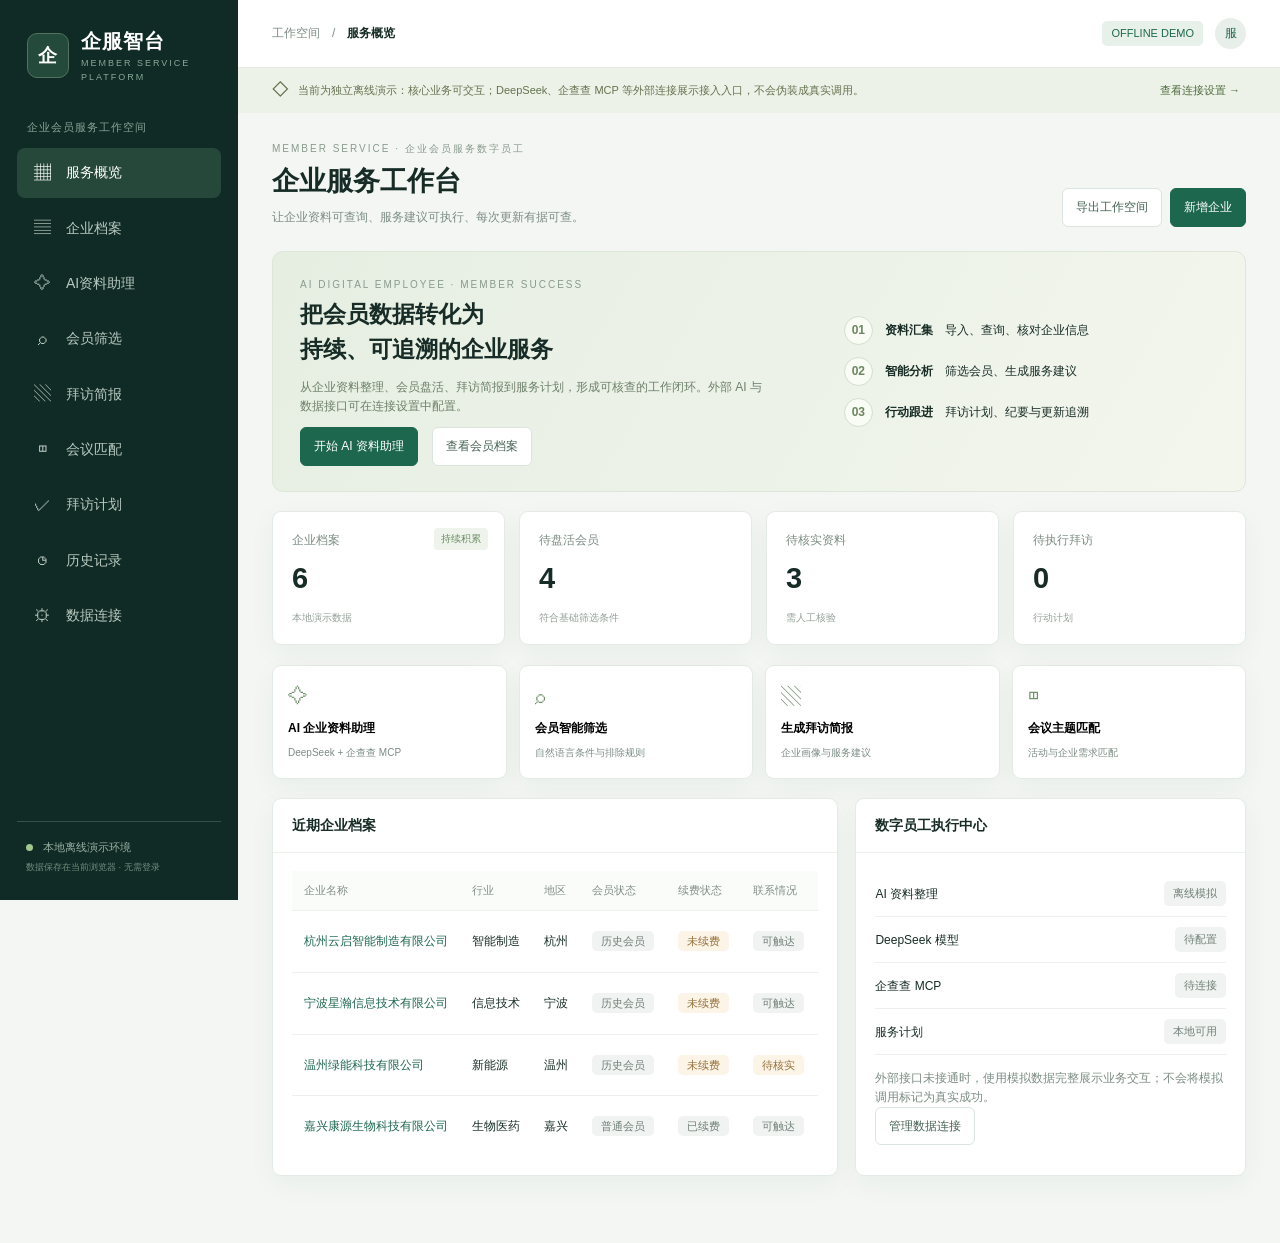
==== commit 78308ff1: "Fix offline demo chat layout syntax" ====
--- a/index.html
+++ b/index.html
@@ -28,17 +28,17 @@
 function card(title,body,extra=''){return '<div class="card"><div class="cardhead"><h2>'+title+'</h2>'+extra+'</div><div class="cardbody">'+body+'</div></div>'}
 function table(head,rows){return '<div class="tablewrap"><table><thead><tr>'+head.map(x=>'<th>'+x+'</th>').join('')+'</tr></thead><tbody>'+(rows.length?rows.map(r=>'<tr>'+r.map(x=>'<td>'+x+'</td>').join('')+'</tr>').join(''):'<tr><td colspan="'+head.length+'" class="empty">暂无数据</td></tr>')+'</tbody></table></div>'}
 function showPage(p){page=p;render();window.scrollTo(0,0)}
-function render(){ $('#nav').innerHTML=nav.map(([id,ic,n])=>'<button class="'+(page===id?'active':'')+'" onclick="showPage(\''+id+'\')"><span>'+ic+'</span>'+n+'</button>').join('');$('#crumb').textContent=nav.find(x=>x[0]===page)[2];$('#app').innerHTML=pages[page](); }
-function companyRows(list){return list.map(c=>['<button class="link" onclick="companyDetail(\''+c.id+'\')">'+esc(c.name)+'</button>',esc(c.industry),esc(c.region),tag(c.member),tag(c.renewal),tag(c.reachable),esc(c.status),btn('查看','companyDetail(\''+c.id+'\')')])}
+function render(){ $('#nav').innerHTML=nav.map(([id,ic,n])=>'<button class="'+(page===id?'active':'')+'" onclick="showPage(&#39;'+id+'&#39;)"><span>'+ic+'</span>'+n+'</button>').join('');$('#crumb').textContent=nav.find(x=>x[0]===page)[2];$('#app').innerHTML=pages[page](); }
+function companyRows(list){return list.map(c=>['<button class="link" onclick="companyDetail(&#39;'+c.id+'&#39;)">'+esc(c.name)+'</button>',esc(c.industry),esc(c.region),tag(c.member),tag(c.renewal),tag(c.reachable),esc(c.status),btn('查看','companyDetail(&#39;'+c.id+'&#39;)')])}
 const pages={
 home:()=>heading('企业服务工作台','让企业资料可查询、服务建议可执行、每次更新有据可查。',btn('导出工作空间','exportAll()')+btn('新增企业','addCompany()',true))+
-'<div class="hero"><div><div class="eyebrow">AI DIGITAL EMPLOYEE · MEMBER SUCCESS</div><h2>把会员数据转化为<br>持续、可追溯的企业服务</h2><p>从企业资料整理、会员盘活、拜访简报到服务计划，形成可核查的工作闭环。外部 AI 与数据接口可在连接设置中配置。</p>'+btn('开始 AI 资料助理','showPage(\'chat\')',true)+'　'+btn('查看会员档案','showPage(\'companies\')')+'</div><div class="steps"><div><b>01</b><strong>资料汇集</strong><span>导入、查询、核对企业信息</span></div><div><b>02</b><strong>智能分析</strong><span>筛选会员、生成服务建议</span></div><div><b>03</b><strong>行动跟进</strong><span>拜访计划、纪要与更新追溯</span></div></div></div>'+
+'<div class="hero"><div><div class="eyebrow">AI DIGITAL EMPLOYEE · MEMBER SUCCESS</div><h2>把会员数据转化为<br>持续、可追溯的企业服务</h2><p>从企业资料整理、会员盘活、拜访简报到服务计划，形成可核查的工作闭环。外部 AI 与数据接口可在连接设置中配置。</p>'+btn('开始 AI 资料助理','showPage(&#39;chat&#39;)',true)+'　'+btn('查看会员档案','showPage(&#39;companies&#39;)')+'</div><div class="steps"><div><b>01</b><strong>资料汇集</strong><span>导入、查询、核对企业信息</span></div><div><b>02</b><strong>智能分析</strong><span>筛选会员、生成服务建议</span></div><div><b>03</b><strong>行动跟进</strong><span>拜访计划、纪要与更新追溯</span></div></div></div>'+
 '<div class="stats"><div class="stat"><label>企业档案</label><strong>'+companies.length+'</strong><small>本地演示数据</small><em>持续积累</em></div><div class="stat"><label>待盘活会员</label><strong>'+companies.filter(c=>c.renewal==='未续费'&&c.member==='历史会员').length+'</strong><small>符合基础筛选条件</small></div><div class="stat"><label>待核实资料</label><strong>'+companies.filter(c=>c.reachable==='待核实'||c.risk==='待核实'||c.qualification==='待核实').length+'</strong><small>需人工核验</small></div><div class="stat"><label>待执行拜访</label><strong>'+plans.filter(p=>p.status!=='已完成').length+'</strong><small>行动计划</small></div></div>'+
-'<div class="quick"><button onclick="showPage(\'chat\')"><i>✧</i><b>AI 企业资料助理</b><small>DeepSeek + 企查查 MCP</small></button><button onclick="showPage(\'filter\')"><i>⌕</i><b>会员智能筛选</b><small>自然语言条件与排除规则</small></button><button onclick="showPage(\'brief\')"><i>▧</i><b>生成拜访简报</b><small>企业画像与服务建议</small></button><button onclick="showPage(\'meeting\')"><i>◫</i><b>会议主题匹配</b><small>活动与企业需求匹配</small></button></div>'+
-'<div class="grid">'+card('近期企业档案',table(['企业名称','行业','地区','会员状态','续费状态','联系情况','服务状态','操作'],companyRows(companies.slice(0,4))))+card('数字员工执行中心','<div class="switchrow"><span>AI 资料整理</span>'+tag('离线模拟')+'</div><div class="switchrow"><span>DeepSeek 模型</span>'+tag('待配置')+'</div><div class="switchrow"><span>企查查 MCP</span>'+tag('待连接')+'</div><div class="switchrow"><span>服务计划</span>'+tag('本地可用')+'</div><p class="sub" style="margin-top:14px">外部接口未接通时，使用模拟数据完整展示业务交互；不会将模拟调用标记为真实成功。</p>'+btn('管理数据连接','showPage(\'settings\')'))+'</div>',
+'<div class="quick"><button onclick="showPage(&#39;chat&#39;)"><i>✧</i><b>AI 企业资料助理</b><small>DeepSeek + 企查查 MCP</small></button><button onclick="showPage(&#39;filter&#39;)"><i>⌕</i><b>会员智能筛选</b><small>自然语言条件与排除规则</small></button><button onclick="showPage(&#39;brief&#39;)"><i>▧</i><b>生成拜访简报</b><small>企业画像与服务建议</small></button><button onclick="showPage(&#39;meeting&#39;)"><i>◫</i><b>会议主题匹配</b><small>活动与企业需求匹配</small></button></div>'+
+'<div class="grid">'+card('近期企业档案',table(['企业名称','行业','地区','会员状态','续费状态','联系情况','服务状态','操作'],companyRows(companies.slice(0,4))))+card('数字员工执行中心','<div class="switchrow"><span>AI 资料整理</span>'+tag('离线模拟')+'</div><div class="switchrow"><span>DeepSeek 模型</span>'+tag('待配置')+'</div><div class="switchrow"><span>企查查 MCP</span>'+tag('待连接')+'</div><div class="switchrow"><span>服务计划</span>'+tag('本地可用')+'</div><p class="sub" style="margin-top:14px">外部接口未接通时，使用模拟数据完整展示业务交互；不会将模拟调用标记为真实成功。</p>'+btn('管理数据连接','showPage(&#39;settings&#39;)'))+'</div>',
 companies:()=>heading('企业档案','企业画像、会员状态、公开资料与待核实事项。',btn('新增企业','addCompany()',true)+btn('导出 CSV','exportCSV()'))+'<div class="toolbar"><input class="search" placeholder="搜索企业名称、行业或地区" value="'+esc(query)+'" oninput="query=this.value;render()"><span class="sub">共 '+companies.length+' 家企业</span></div>'+card('会员企业列表',table(['企业名称','行业','地区','会员状态','续费情况','联系情况','服务状态','操作'],companyRows(companies.filter(c=>[c.name,c.industry,c.region].join(' ').toLowerCase().includes(query.toLowerCase()))))),
-chat:()=>heading('AI 企业资料助理','通过自然语言检索企业信息，展示字段来源与原文证据。',tag('离线模拟模式'))+'<div class="chat"><div>'+card('与企业服务数字员工对话','<div id="chatlog">'+(chatHistory.length?chatHistory.map(x=>'<div class="bubble '+(x.role==='user'?'user':'ai')+'"><small>'+(x.role==='user'?'你':'企服智台 · 模拟回复')+'</small>'+esc(x.text)+'</div>').join(''):'<div class="bubble ai"><small>企服智台 · 企业会员服务专员</small>你好！可以输入企业名称或业务需求，例如“帮我整理杭州未续费会员的拜访优先级”，我会基于演示数据生成可核查的资料卡片。</div>')+'</div><label class="field">输入业务需求<textarea id="chatinput" placeholder="例如：帮我查找杭州地区未续费、可触达的历史会员，并生成拜访建议"></textarea></label><div class="actions">'+btn('查询企业资料','runChat()',true)+btn('清空对话','clearChat()')+'</div><div class="statusline">当前执行：<strong>本地规则与模拟数据</strong> · DeepSeek / MCP 真实调用需配置后端服务</div>'))+'</div><div>'+card('外部能力接入状态','<div class="switchrow"><span>DeepSeek API</span>'+tag('未连接')+'</div><div class="switchrow"><span>企查查 MCP</span>'+tag('未连接')+'</div><div class="switchrow"><span>工商信息查询</span>'+tag('模拟数据')+'</div><div class="switchrow"><span>风险 / 知识产权 / 经营</span>'+tag('接口预置')+'</div>'+btn('查看连接配置','showPage(\'settings\')'))+card('查询规则','<p class="sub">• 先识别企业主体，再匹配业务需求。</p><p class="sub">• 未知不等于否；资料缺失标记待核实。</p><p class="sub">• 公开资料不推断会员、续费或联系状态。</p><p class="sub">• 结果保留来源与原文，入库前须人工确认。</p>')+'</div></div>',
-filter:()=>heading('会员智能筛选','自然语言条件解析、硬性排除、待核实状态与推荐理由。',tag('规则模拟'))+'<div class="card"><div class="cardbody"><label class="field">描述筛选需求<textarea id="filterq">杭州地区、历史会员、尚未续费且可以联系的企业，排除存在风险的企业。</textarea></label><div class="actions">'+btn('解析并筛选','runFilter()',true)+btn('重置条件','$(\'#filterq\').value=\'\';')+'</div></div></div><div id="filterresult">'+card('筛选说明','<p class="sub">硬性排除优先执行；资料未知的企业进入待核实，不会被当作符合或不符合。</p>')+'</div>',
+chat:()=>heading('AI 企业资料助理','通过自然语言检索企业信息，展示字段来源与原文证据。',tag('离线模拟模式'))+'<div class="chat"><div>'+card('与企业服务数字员工对话','<div id="chatlog">'+(chatHistory.length?chatHistory.map(x=>'<div class="bubble '+(x.role==='user'?'user':'ai')+'"><small>'+(x.role==='user'?'你':'企服智台 · 模拟回复')+'</small>'+esc(x.text)+'</div>').join(''):'<div class="bubble ai"><small>企服智台 · 企业会员服务专员</small>你好！可以输入企业名称或业务需求，例如“帮我整理杭州未续费会员的拜访优先级”，我会基于演示数据生成可核查的资料卡片。</div>')+'</div><label class="field">输入业务需求<textarea id="chatinput" placeholder="例如：帮我查找杭州地区未续费、可触达的历史会员，并生成拜访建议"></textarea></label><div class="actions">'+btn('查询企业资料','runChat()',true)+btn('清空对话','clearChat()')+'</div><div class="statusline">当前执行：<strong>本地规则与模拟数据</strong> · DeepSeek / MCP 真实调用需配置后端服务</div>')+'</div><div>'+card('外部能力接入状态','<div class="switchrow"><span>DeepSeek API</span>'+tag('未连接')+'</div><div class="switchrow"><span>企查查 MCP</span>'+tag('未连接')+'</div><div class="switchrow"><span>工商信息查询</span>'+tag('模拟数据')+'</div><div class="switchrow"><span>风险 / 知识产权 / 经营</span>'+tag('接口预置')+'</div>'+btn('查看连接配置','showPage(&#39;settings&#39;)'))+card('查询规则','<p class="sub">• 先识别企业主体，再匹配业务需求。</p><p class="sub">• 未知不等于否；资料缺失标记待核实。</p><p class="sub">• 公开资料不推断会员、续费或联系状态。</p><p class="sub">• 结果保留来源与原文，入库前须人工确认。</p>')+'</div></div>',
+filter:()=>heading('会员智能筛选','自然语言条件解析、硬性排除、待核实状态与推荐理由。',tag('规则模拟'))+'<div class="card"><div class="cardbody"><label class="field">描述筛选需求<textarea id="filterq">杭州地区、历史会员、尚未续费且可以联系的企业，排除存在风险的企业。</textarea></label><div class="actions">'+btn('解析并筛选','runFilter()',true)+btn('重置条件','$(&#39;#filterq&#39;).value=&#39;&#39;;')+'</div></div></div><div id="filterresult">'+card('筛选说明','<p class="sub">硬性排除优先执行；资料未知的企业进入待核实，不会被当作符合或不符合。</p>')+'</div>',
 brief:()=>heading('拜访简报','汇总企业画像、会员情况、公开信息与待确认问题，形成拜访准备材料。',tag('模板生成'))+'<div class="card"><div class="cardbody"><div class="formgrid"><label class="field">选择企业<select id="briefco">'+companies.map(c=>'<option value="'+c.id+'">'+esc(c.name)+'</option>').join('')+'</select></label><label class="field">拜访日期<input id="briefdate" type="date" value="2026-11-12"></label></div><label class="field">本次拜访目标<textarea id="brieftarget">了解企业近期经营重点、会员服务体验与续费意向，梳理下一步服务需求。</textarea></label>'+btn('生成拜访简报','generateBrief()',true)+'</div></div><div id="briefout">'+card('简报预览','<p class="empty">选择企业并生成简报，系统将展示事实、推断、建议和待核实项。</p>')+'</div>',
 meeting:()=>heading('会议主题匹配','根据活动主题与企业行业、服务需求匹配参会名单。',tag('模拟匹配'))+'<div class="card"><div class="cardbody"><div class="formgrid"><label class="field">会议主题<input id="mtitle" value="智能制造企业数字化转型交流会"></label><label class="field">活动日期<input id="mdate" type="date" value="2026-11-20"></label></div><label class="field">活动简介<textarea id="mdesc">围绕智能制造、工业互联网、生产流程数字化与企业服务合作展开交流。</textarea></label>'+btn('匹配参会企业','runMeeting()',true)+'</div></div><div id="meetingout">'+card('匹配名单','<p class="empty">填写活动主题后生成推荐名单。</p>')+'</div>',
 actions:()=>heading('拜访计划','将简报建议转化为责任人、截止日期与服务行动。',btn('新增行动','addPlan()',true)) + card('行动计划',table(['企业','行动事项','负责人','截止日期','状态','操作'],plans.map((p,i)=>[esc(companies.find(c=>c.id===p.company)?.name||p.company),esc(p.task),esc(p.owner),esc(p.due),tag(p.status),btn(p.status==='已完成'?'已完成':'标记完成','completePlan('+i+')')]))),
@@ -48,10 +48,10 @@
 card('数字员工执行链路','<div class="trace"><b>01 · 用户请求</b><span>网页输入企业查询或会员服务任务</span></div><div class="trace"><b>02 · 任务编排</b><span>后端校验参数、权限与业务规则</span></div><div class="trace"><b>03 · AI 规划</b><span>DeepSeek 理解意图并组织工具参数</span></div><div class="trace"><b>04 · MCP 查询</b><span>企查查工具返回企业公开资料</span></div><div class="trace"><b>05 · 证据整理</b><span>字段关联来源原文，标记缺失与冲突</span></div><div class="trace"><b>06 · 人工确认</b><span>操作员核对后写入企业档案或行动台账</span></div>')+card('本地演示数据管理','<p class="sub">演示数据保存在当前浏览器 localStorage，不会自动上传到服务器。可随时导出 JSON 备份或重置为初始样例。</p>'+btn('导出工作空间 JSON','exportAll()')+'　'+btn('重置演示数据','resetData()')) 
 };
 function log(type,text,mode='本地模拟'){records.push({time:new Date().toLocaleString('zh-CN'),type,text,mode});save()}
-function companyDetail(id){let c=companies.find(x=>x.id===id);if(!c)return;selectedCompany=id;showModal(c.name,'<div class="stats"><div class="stat"><label>会员状态</label><strong style="font-size:17px">'+esc(c.member)+'</strong></div><div class="stat"><label>续费状态</label><strong style="font-size:17px">'+esc(c.renewal)+'</strong></div></div>'+['industry','region','reachable','operation','qualification','risk','source','date','contact','phone','note'].map((k,i)=>'<div class="trace"><b>'+['所属行业','注册地区','联系情况','经营状态','资质情况','风险核验','资料来源','资料日期','联系人','联系电话','企业动态'][i]+'</b><span>'+esc(c[k])+'</span></div>').join('')+'<div class="noticebox">以上为演示数据。真实工商与风险资料需由企查查 MCP 查询并核对来源；会员和联系情况应以内部台账为准。</div>'+btn('生成该企业拜访简报','closeModal();showPage(\'brief\')')+'　'+btn('编辑档案','editCompany(\''+id+'\')'))}
+function companyDetail(id){let c=companies.find(x=>x.id===id);if(!c)return;selectedCompany=id;showModal(c.name,'<div class="stats"><div class="stat"><label>会员状态</label><strong style="font-size:17px">'+esc(c.member)+'</strong></div><div class="stat"><label>续费状态</label><strong style="font-size:17px">'+esc(c.renewal)+'</strong></div></div>'+['industry','region','reachable','operation','qualification','risk','source','date','contact','phone','note'].map((k,i)=>'<div class="trace"><b>'+['所属行业','注册地区','联系情况','经营状态','资质情况','风险核验','资料来源','资料日期','联系人','联系电话','企业动态'][i]+'</b><span>'+esc(c[k])+'</span></div>').join('')+'<div class="noticebox">以上为演示数据。真实工商与风险资料需由企查查 MCP 查询并核对来源；会员和联系情况应以内部台账为准。</div>'+btn('生成该企业拜访简报','closeModal();showPage(&#39;brief&#39;)')+'　'+btn('编辑档案','editCompany(&#39;'+id+'&#39;)'))}
 function addCompany(){showModal('新增企业档案','<label class="field">企业名称<input id="newname" placeholder="请输入企业全称"></label><div class="formgrid"><label class="field">行业<input id="newind" placeholder="所属行业"></label><label class="field">地区<input id="newreg" placeholder="注册地区"></label></div><label class="field">会员状态<select id="newmember"><option>历史会员</option><option>普通会员</option><option>潜在会员</option></select></label>'+btn('保存档案','saveCompany()',true))}
 function saveCompany(){let name=$('#newname').value.trim();if(!name){toast('请填写企业名称');return}companies.push({id:'C'+String(Date.now()).slice(-6),name,industry:$('#newind').value||'待核实',region:$('#newreg').value||'待核实',member:$('#newmember').value,renewal:'待核实',reachable:'待核实',operation:'待核实',qualification:'待核实',risk:'待核实',source:'手工录入',date:new Date().toISOString().slice(0,10),note:'待补充',contact:'待补充',phone:'待补充',status:'待核实'});save();log('企业档案','新增企业：'+name);closeModal();render();toast('已保存到本地演示档案')}
-function editCompany(id){let c=companies.find(x=>x.id===id);closeModal();showModal('编辑企业档案','<label class="field">企业名称<input id="editname" value="'+esc(c.name)+'"></label><div class="formgrid">'+['industry','region','member','renewal','reachable','operation','qualification','risk','contact','phone'].map((k,i)=>'<label class="field">'+['行业','地区','会员状态','续费状态','联系情况','经营状态','资质情况','风险情况','联系人','电话'][i]+'<input id="edit'+k+'" value="'+esc(c[k])+'"></label>').join('')+'</div>'+btn('保存修改','saveEdit(\''+id+'\')',true))}
+function editCompany(id){let c=companies.find(x=>x.id===id);closeModal();showModal('编辑企业档案','<label class="field">企业名称<input id="editname" value="'+esc(c.name)+'"></label><div class="formgrid">'+['industry','region','member','renewal','reachable','operation','qualification','risk','contact','phone'].map((k,i)=>'<label class="field">'+['行业','地区','会员状态','续费状态','联系情况','经营状态','资质情况','风险情况','联系人','电话'][i]+'<input id="edit'+k+'" value="'+esc(c[k])+'"></label>').join('')+'</div>'+btn('保存修改','saveEdit(&#39;'+id+'&#39;)',true))}
 function saveEdit(id){let c=companies.find(x=>x.id===id);['name','industry','region','member','renewal','reachable','operation','qualification','risk','contact','phone'].forEach(k=>{let el=$('#edit'+k);if(el)c[k]=el.value});c.source='本地人工更新';c.date=new Date().toISOString().slice(0,10);save();log('资料更新','更新企业：'+c.name);closeModal();render();toast('已更新并记录变更')}
 function runChat(){let v=$('#chatinput').value.trim();if(!v){toast('请先输入业务需求');return}chatHistory.push({role:'user',text:v});let words=v.match(/未续费|历史会员|杭州|可触达|风险/g)||[];let found=companies.filter(c=>(!v.includes('杭州')||c.region==='杭州')&&(!v.includes('未续费')||c.renewal==='未续费')&&(!v.includes('历史会员')||c.member==='历史会员')&&(!v.includes('可触达')||c.reachable==='可触达')&&(!v.includes('排除风险')||c.risk==='未见规则内风险'));let answer=found.length?'已根据本地演示会员台账整理 '+found.length+' 家候选企业。以下结果为规则模拟，非 DeepSeek 或企查查实时查询。请逐家核对资料后再开展服务。':'当前样例中没有完全符合条件的企业。未知资料不会自动视为匹配，可调整条件或补充档案。';chatHistory.push({role:'ai',text:answer});log('AI资料助理',v+'；候选 '+found.length+' 家');render();let box=document.createElement('div');box.className='resultbox';box.innerHTML='<h3>候选企业 · '+found.length+' 家</h3>'+table(['企业名称','地区','续费状态','联系情况','资料来源'],found.map(c=>[esc(c.name),esc(c.region),tag(c.renewal),tag(c.reachable),esc(c.source)]))+'<div class="noticebox">查询模式：本地规则模拟。真实模式需接入后端 DeepSeek + 企查查 MCP。当前没有发生外部 API 调用。</div>';$('#chatlog').appendChild(box)}
 function clearChat(){chatHistory=[];render()}
